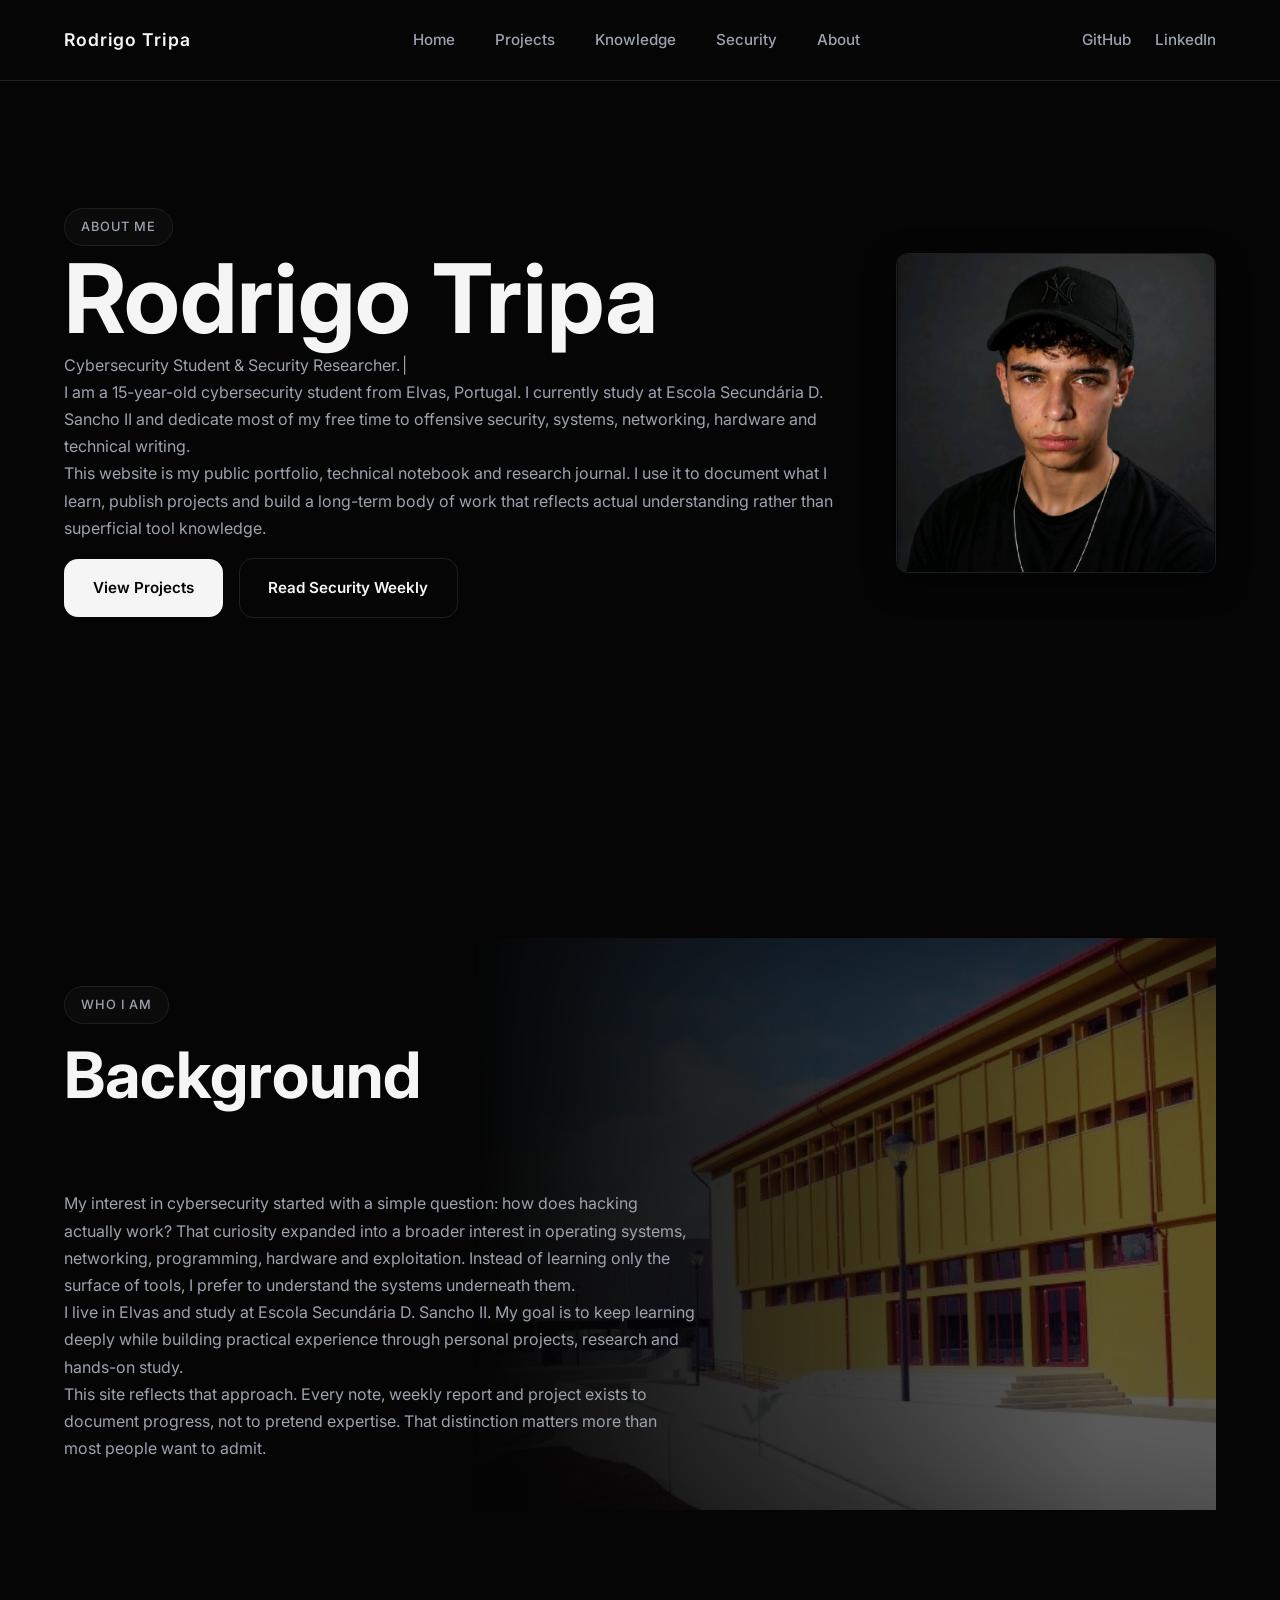
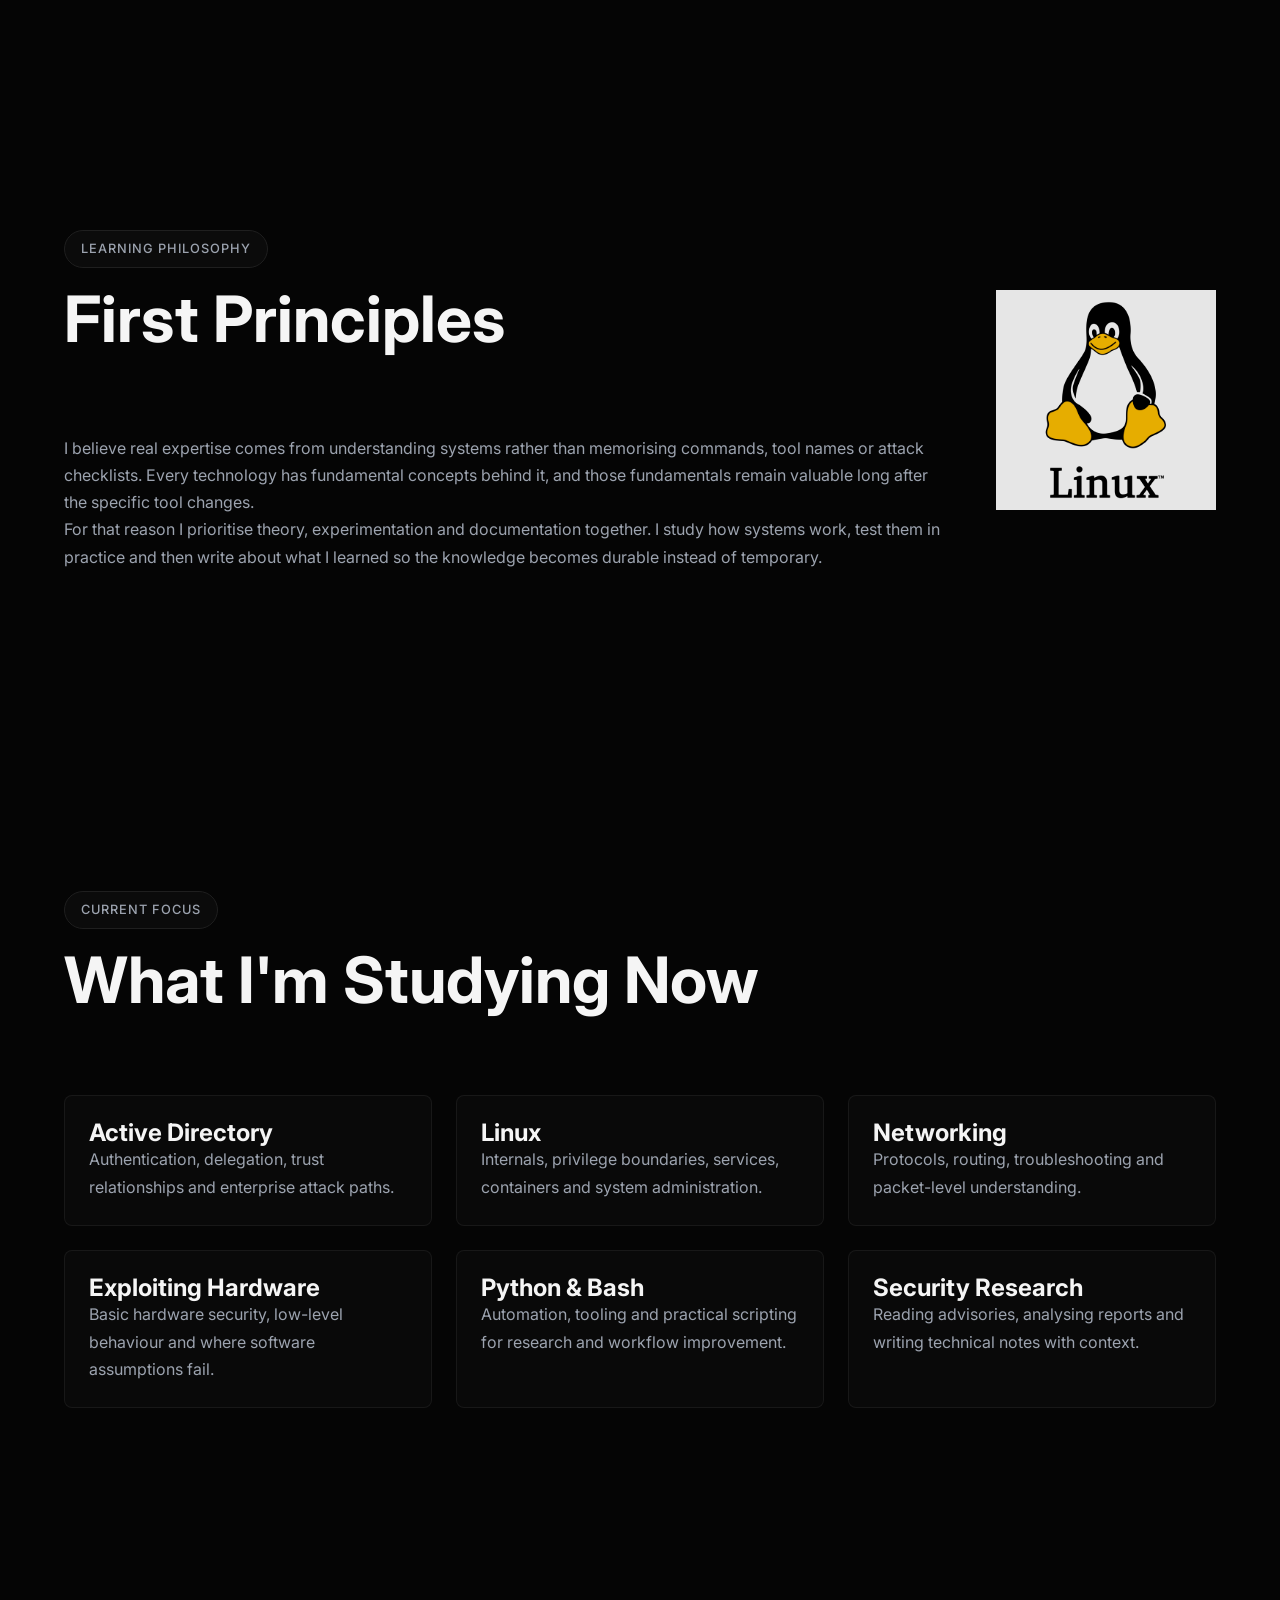
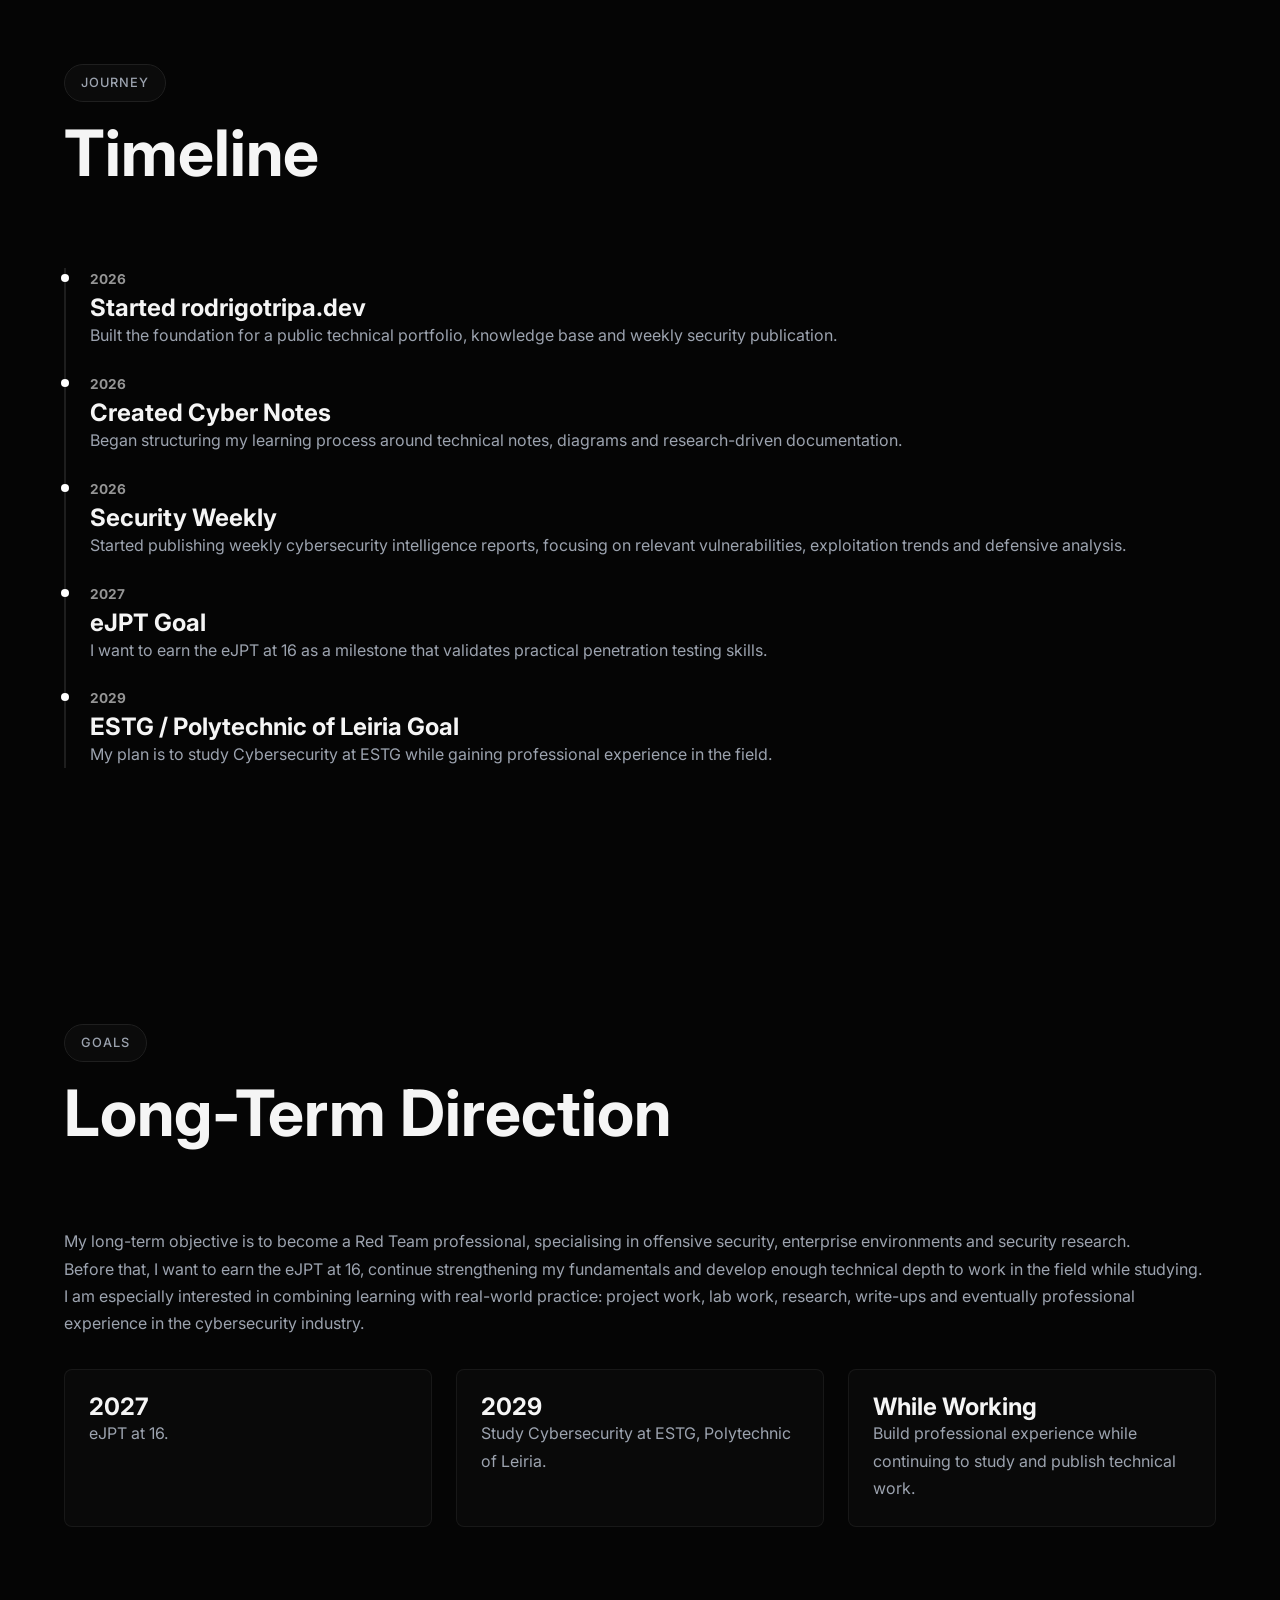
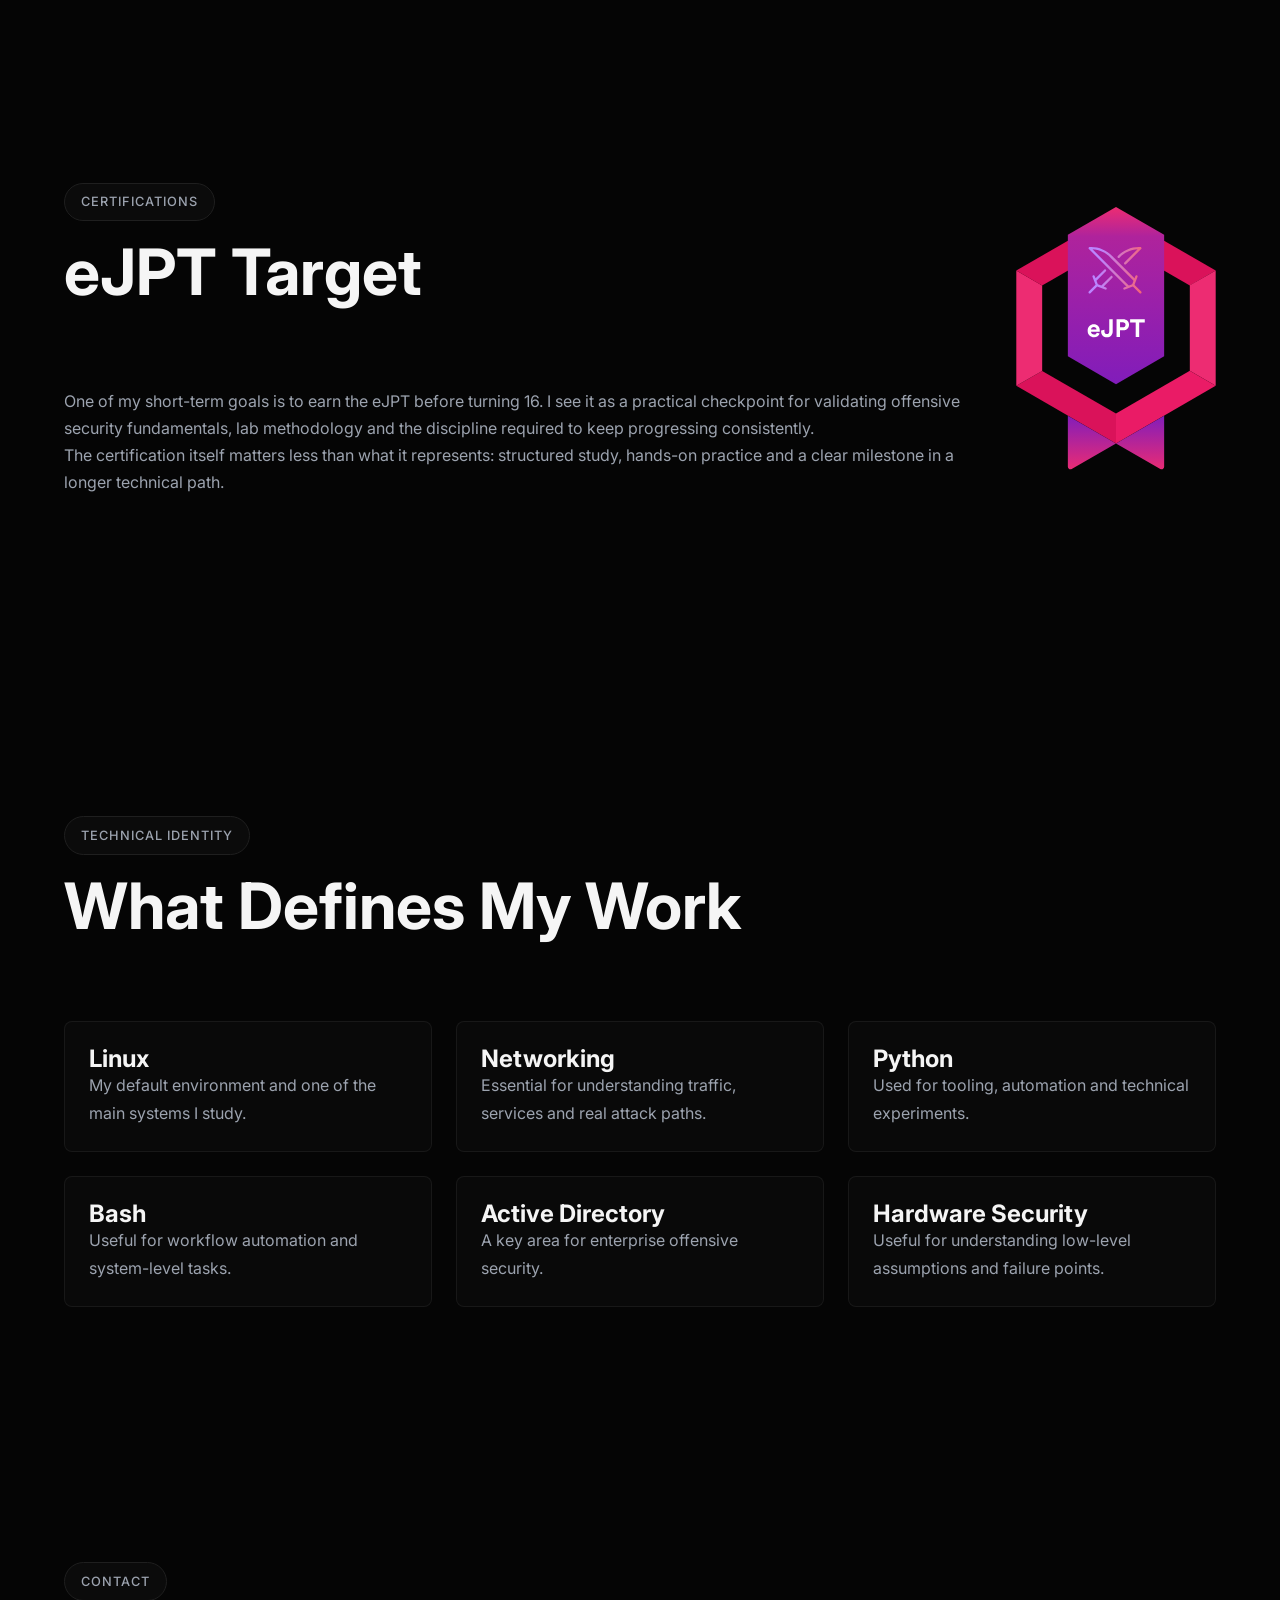
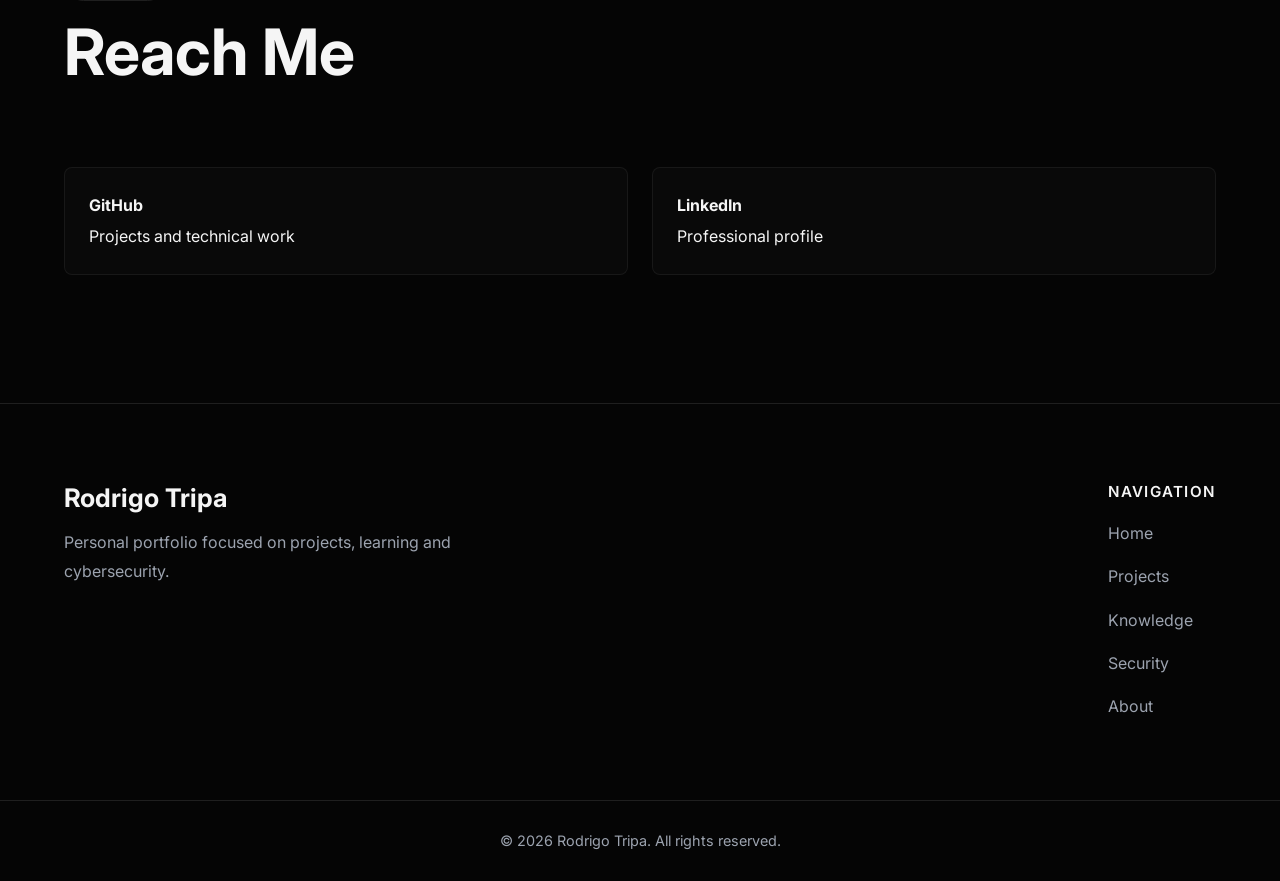
==== about.html @ a7ee9c1c "feat: Add initial structure for Security Weekly reports and related scripts - Created `research.html" ====
<!DOCTYPE html>
<html lang="en">

<head>
    <meta charset="UTF-8">
    <meta name="viewport" content="width=device-width, initial-scale=1.0">

    <title>About | Rodrigo Tripa</title>
    <meta name="title" content="About | Rodrigo Tripa">
    <meta name="description" content="About Rodrigo Tripa, a 15-year-old cybersecurity student from Elvas, Portugal, focused on offensive security, research and continuous learning.">
    <meta name="author" content="Rodrigo Tripa">
    <meta name="robots" content="index, follow">
    <link rel="canonical" href="https://rodrigotripa.dev/about.html">

    <meta property="og:type" content="website">
    <meta property="og:site_name" content="Rodrigo Tripa">
    <meta property="og:title" content="About | Rodrigo Tripa">
    <meta property="og:description" content="Cybersecurity student, technical writer and aspiring Red Teamer.">
    <meta property="og:image" content="https://rodrigotripa.dev/assets/images/og-cover.png">
    <meta property="og:url" content="https://rodrigotripa.dev/about.html">

    <meta name="twitter:card" content="summary_large_image">
    <meta name="twitter:title" content="About | Rodrigo Tripa">
    <meta name="twitter:description" content="Cybersecurity student, technical writer and aspiring Red Teamer.">
    <meta name="twitter:image" content="https://rodrigotripa.dev/assets/images/og-cover.png">

    <meta name="theme-color" content="#050505">
    <meta name="color-scheme" content="dark">

    <link rel="icon" type="image/png" href="assets/icons/favicon.png">

    <link rel="preconnect" href="https://fonts.googleapis.com">
    <link rel="preconnect" href="https://fonts.gstatic.com" crossorigin>
    <link href="https://fonts.googleapis.com/css2?family=Inter:wght@100..900&display=swap" rel="stylesheet">

    <link rel="stylesheet" href="assets/css/style.css">
    <link rel="stylesheet" href="assets/css/about.css">
    
</head>

<body class="about-page">

    <!-- ========================= -->
    <!-- Header                    -->
    <!-- ========================= -->

    <header class="header">
        <div class="container">
            <a href="/" class="logo">Rodrigo Tripa</a>

            <nav class="navbar">
                <ul class="nav-links">
                    <li><a href="/">Home</a></li>
                    <li><a href="/projects.html">Projects</a></li>
                    <li><a href="/knowledge.html">Knowledge</a></li>
                    <li><a href="/security.html">Security</a></li>
                    <li><a href="/about.html" class="active">About</a></li>
                </ul>
            </nav>

            <div class="social-links">
                <a href="https://github.com/Rodrigo-Tripa" target="_blank" rel="noopener noreferrer">GitHub</a>
                <a href="https://www.linkedin.com/in/rodrigo-tripa" target="_blank" rel="noopener noreferrer">LinkedIn</a>
            </div>
        </div>
    </header>

    <main>

        <!-- ========================= -->
        <!-- Hero                      -->
        <!-- ========================= -->

        <section class="about-hero">
            <div class="container">
                <div class="about-hero-grid">

                    <div class="about-hero-content">
                        <span class="section-tag">About Me</span>

                        <h1>Rodrigo Tripa</h1>

                        <p class="about-lead">
                            Cybersecurity Student &amp; Security Researcher.
                        </p>

                        <p>
                            I am a 15-year-old cybersecurity student from Elvas,
                            Portugal. I currently study at Escola Secundária D.
                            Sancho II and dedicate most of my free time to
                            offensive security, systems, networking, hardware
                            and technical writing.
                        </p>

                        <p>
                            This website is my public portfolio, technical
                            notebook and research journal. I use it to document
                            what I learn, publish projects and build a long-term
                            body of work that reflects actual understanding
                            rather than superficial tool knowledge.
                        </p>

                        <div class="hero-buttons">
                            <a href="/projects.html" class="btn btn-primary">View Projects</a>
                            <a href="/security.html" class="btn btn-secondary">Read Security Weekly</a>
                        </div>
                    </div>

                    <div class="about-hero-media">
                        <figure class="about-photo-card about-photo-card--portrait">
                            <img
                                src="assets/images/profile.jpg"
                                alt="Portrait of Rodrigo Tripa"
                                class="about-photo"
                                data-colorize>
                        </figure>
                    </div>

                </div>
            </div>
        </section>

        <!-- ========================= -->
        <!-- Who I Am                  -->
        <!-- ========================= -->

        <section class="about-section">
            <div class="container">
                <div class="about-split">
                    <div class="about-split-content">
                        <div class="section-header">
                            <span class="section-tag">Who I Am</span>
                            <h2>Background</h2>
                        </div>

                        <div class="about-copy">
                            <p>
                                My interest in cybersecurity started with a simple
                                question: how does hacking actually work? That curiosity
                                expanded into a broader interest in operating systems,
                                networking, programming, hardware and exploitation.
                                Instead of learning only the surface of tools, I prefer
                                to understand the systems underneath them.
                            </p>

                            <p>
                                I live in Elvas and study at Escola Secundária D. Sancho
                                II. My goal is to keep learning deeply while building
                                practical experience through personal projects, research
                                and hands-on study.
                            </p>

                            <p>
                                This site reflects that approach. Every note, weekly
                                report and project exists to document progress, not to
                                pretend expertise. That distinction matters more than
                                most people want to admit.
                            </p>
                        </div>
                    </div>

                    <div class="about-split-media">
                        <figure class="about-side-figure">
                            <img
                                src="assets/images/Escola-Secundária.jpg"
                                alt="Escola Secundária D. Sancho II"
                                class="about-photo about-photo--landscape"
                                data-colorize>
                        </figure>
                    </div>
                </div>
            </div>
        </section>

        <!-- ========================= -->
        <!-- Learning Philosophy       -->
        <!-- ========================= -->

        <section class="about-section">
            <div class="container">
                <div class="about-split">
                    <div class="about-split-content">
                        <div class="section-header">
                            <span class="section-tag">Learning Philosophy</span>
                            <h2>First Principles</h2>
                        </div>

                        <div class="about-copy">
                            <p>
                                I believe real expertise comes from understanding
                                systems rather than memorising commands, tool names or
                                attack checklists. Every technology has fundamental
                                concepts behind it, and those fundamentals remain
                                valuable long after the specific tool changes.
                            </p>

                            <p>
                                For that reason I prioritise theory, experimentation and
                                documentation together. I study how systems work, test
                                them in practice and then write about what I learned so
                                the knowledge becomes durable instead of temporary.
                            </p>
                        </div>
                    </div>

                    <div class="about-split-media">
                        <figure class="about-side-figure">
                            <img
                                src="assets/images/Linux-logo-pinguin.png"
                                alt="Linux mascot"
                                class="about-photo about-photo--landscape"
                                data-colorize>
                        </figure>
                    </div>
                </div>
            </div>
        </section>

        <!-- ========================= -->
        <!-- Current Focus             -->
        <!-- ========================= -->

        <section class="about-section">
            <div class="container">
                <div class="section-header">
                    <span class="section-tag">Current Focus</span>
                    <h2>What I'm Studying Now</h2>
                </div>

                <div class="about-focus-grid">
                    <article class="about-focus-card" data-colorize>
                        <h3>Active Directory</h3>
                        <p>Authentication, delegation, trust relationships and enterprise attack paths.</p>
                    </article>

                    <article class="about-focus-card" data-colorize>
                        <h3>Linux</h3>
                        <p>Internals, privilege boundaries, services, containers and system administration.</p>
                    </article>

                    <article class="about-focus-card" data-colorize>
                        <h3>Networking</h3>
                        <p>Protocols, routing, troubleshooting and packet-level understanding.</p>
                    </article>

                    <article class="about-focus-card" data-colorize>
                        <h3>Exploiting Hardware</h3>
                        <p>Basic hardware security, low-level behaviour and where software assumptions fail.</p>
                    </article>

                    <article class="about-focus-card" data-colorize>
                        <h3>Python &amp; Bash</h3>
                        <p>Automation, tooling and practical scripting for research and workflow improvement.</p>
                    </article>

                    <article class="about-focus-card" data-colorize>
                        <h3>Security Research</h3>
                        <p>Reading advisories, analysing reports and writing technical notes with context.</p>
                    </article>
                </div>
            </div>
        </section>

        <!-- ========================= -->
        <!-- Journey                   -->
        <!-- ========================= -->

        <section class="about-section">
            <div class="container">
                <div class="section-header">
                    <span class="section-tag">Journey</span>
                    <h2>Timeline</h2>
                </div>

                <div class="about-timeline">
                    <article class="timeline-item">
                        <div class="timeline-year">2026</div>
                        <div class="timeline-content">
                            <h3>Started rodrigotripa.dev</h3>
                            <p>Built the foundation for a public technical portfolio, knowledge base and weekly security publication.</p>
                        </div>
                    </article>

                    <article class="timeline-item">
                        <div class="timeline-year">2026</div>
                        <div class="timeline-content">
                            <h3>Created Cyber Notes</h3>
                            <p>Began structuring my learning process around technical notes, diagrams and research-driven documentation.</p>
                        </div>
                    </article>

                    <article class="timeline-item">
                        <div class="timeline-year">2026</div>
                        <div class="timeline-content">
                            <h3>Security Weekly</h3>
                            <p>Started publishing weekly cybersecurity intelligence reports, focusing on relevant vulnerabilities, exploitation trends and defensive analysis.</p>
                        </div>
                    </article>

                    <article class="timeline-item">
                        <div class="timeline-year">2027</div>
                        <div class="timeline-content">
                            <h3>eJPT Goal</h3>
                            <p>I want to earn the eJPT at 16 as a milestone that validates practical penetration testing skills.</p>
                        </div>
                    </article>

                    <article class="timeline-item">
                        <div class="timeline-year">2029</div>
                        <div class="timeline-content">
                            <h3>ESTG / Polytechnic of Leiria Goal</h3>
                            <p>My plan is to study Cybersecurity at ESTG while gaining professional experience in the field.</p>
                        </div>
                    </article>
                </div>
            </div>
        </section>

        <!-- ========================= -->
        <!-- Goals                     -->
        <!-- ========================= -->

        <section class="about-section">
            <div class="container">
                <div class="section-header">
                    <span class="section-tag">Goals</span>
                    <h2>Long-Term Direction</h2>
                </div>

                <div class="about-copy">
                    <p>
                        My long-term objective is to become a Red Team
                        professional, specialising in offensive security,
                        enterprise environments and security research.
                    </p>

                    <p>
                        Before that, I want to earn the eJPT at 16, continue
                        strengthening my fundamentals and develop enough
                        technical depth to work in the field while studying.
                    </p>

                    <p>
                        I am especially interested in combining learning with
                        real-world practice: project work, lab work, research,
                        write-ups and eventually professional experience in the
                        cybersecurity industry.
                    </p>
                </div>

                <div class="about-goals-grid">
                    <article class="about-goal-card" data-colorize>
                        <h3>2027</h3>
                        <p>eJPT at 16.</p>
                    </article>

                    <article class="about-goal-card" data-colorize>
                        <h3>2029</h3>
                        <p>Study Cybersecurity at ESTG, Polytechnic of Leiria.</p>
                    </article>

                    <article class="about-goal-card" data-colorize>
                        <h3>While Working</h3>
                        <p>Build professional experience while continuing to study and publish technical work.</p>
                    </article>
                </div>
            </div>
        </section>

        <!-- ========================= -->
        <!-- Certifications            -->
        <!-- ========================= -->

        <section class="about-section">
            <div class="container">
                <div class="about-split">
                    <div class="about-split-content">
                        <div class="section-header">
                            <span class="section-tag">Certifications</span>
                            <h2>eJPT Target</h2>
                        </div>

                        <div class="about-copy">
                            <p>
                                One of my short-term goals is to earn the eJPT before
                                turning 16. I see it as a practical checkpoint for
                                validating offensive security fundamentals, lab
                                methodology and the discipline required to keep
                                progressing consistently.
                            </p>

                            <p>
                                The certification itself matters less than what it
                                represents: structured study, hands-on practice and
                                a clear milestone in a longer technical path.
                            </p>
                        </div>
                    </div>

                    <div class="about-split-media">
                        <figure class="about-side-figure about-side-figure--centered">
                            <img
                                src="assets/images/ejpt-certification.svg"
                                alt="eJPT certification symbol"
                                class="about-cert-image"
                                data-no-colorize>
                        </figure>
                    </div>
                </div>
            </div>
        </section>

        <!-- ========================= -->
        <!-- Technical Identity        -->
        <!-- ========================= -->

        <section class="about-section">
            <div class="container">
                <div class="section-header">
                    <span class="section-tag">Technical Identity</span>
                    <h2>What Defines My Work</h2>
                </div>

                <div class="about-tech-grid">
                    <article class="about-tech-card" data-colorize>
                        <h3>Linux</h3>
                        <p>My default environment and one of the main systems I study.</p>
                    </article>

                    <article class="about-tech-card" data-colorize>
                        <h3>Networking</h3>
                        <p>Essential for understanding traffic, services and real attack paths.</p>
                    </article>

                    <article class="about-tech-card" data-colorize>
                        <h3>Python</h3>
                        <p>Used for tooling, automation and technical experiments.</p>
                    </article>

                    <article class="about-tech-card" data-colorize>
                        <h3>Bash</h3>
                        <p>Useful for workflow automation and system-level tasks.</p>
                    </article>

                    <article class="about-tech-card" data-colorize>
                        <h3>Active Directory</h3>
                        <p>A key area for enterprise offensive security.</p>
                    </article>

                    <article class="about-tech-card" data-colorize>
                        <h3>Hardware Security</h3>
                        <p>Useful for understanding low-level assumptions and failure points.</p>
                    </article>
                </div>
            </div>
        </section>

        <!-- ========================= -->
        <!-- Contact                   -->
        <!-- ========================= -->

        <section class="about-section">
            <div class="container">
                <div class="section-header">
                    <span class="section-tag">Contact</span>
                    <h2>Reach Me</h2>
                </div>

                <div class="about-contact-grid">
                    <a href="https://github.com/Rodrigo-Tripa" target="_blank" rel="noopener noreferrer" class="about-contact-card">
                        <strong>GitHub</strong>
                        <span>Projects and technical work</span>
                    </a>

                    <a href="https://www.linkedin.com/in/rodrigo-tripa" target="_blank" rel="noopener noreferrer" class="about-contact-card">
                        <strong>LinkedIn</strong>
                        <span>Professional profile</span>
                    </a>
                </div>
            </div>
        </section>

    </main>

    <!-- ========================= -->
    <!-- Footer                    -->
    <!-- ========================= -->

    <footer class="footer">
        <div class="container footer-container">
            <div class="footer-brand">
                <h2>Rodrigo Tripa</h2>
                <p>Personal portfolio focused on projects, learning and cybersecurity.</p>
            </div>

            <div class="footer-links">
                <div class="footer-column">
                    <h3>Navigation</h3>
                    <ul>
                        <li><a href="/">Home</a></li>
                        <li><a href="/projects.html">Projects</a></li>
                        <li><a href="/knowledge.html">Knowledge</a></li>
                        <li><a href="/security.html">Security</a></li>
                        <li><a href="/about.html">About</a></li>
                    </ul>
                </div>
            </div>
        </div>

        <div class="footer-bottom">
            <div class="container">
                <p>© 2026 Rodrigo Tripa. All rights reserved.</p>
            </div>
        </div>
    </footer>
    <script src="assets/js/about.js"></script>

</body>
</html>
---- assets/css/style.css ----
/* ==========================================================
   Rodrigo Tripa
   Personal Portfolio
   Base Styles
========================================================== */

/* ==========================================================
   Reset
========================================================== */

*,
*::before,
*::after {
    margin: 0;
    padding: 0;
    box-sizing: border-box;
}

/* ==========================================================
   Variables
========================================================== */

:root {

    /* Colors */

    --background: #050505;
    --surface: #0b0b0b;
    --surface-light: #111111;

    --border: #1f1f1f;

    --text: #f5f5f5;
    --text-secondary: #9ca3af;

    --accent: #ffffff;

    /* Typography */

    --font-family: "Inter", sans-serif;

    --fs-xs: 0.875rem;
    --fs-sm: 1rem;
    --fs-md: 1.125rem;
    --fs-lg: 1.5rem;
    --fs-xl: 2.5rem;
    --fs-2xl: 4rem;

    --fw-regular: 400;
    --fw-medium: 500;
    --fw-semibold: 600;
    --fw-bold: 700;

    --line-height: 1.7;

    /* Layout */

    --container-width: 1200px;

    --section-padding: 8rem;

    --radius: 18px;

    --transition: 250ms ease;

}

/* ==========================================================
   HTML
========================================================== */

html {

    scroll-behavior: smooth;

}

/* ==========================================================
   Body
========================================================== */

body {

    position: relative;
    
    isolation: isolate;

    background: var(--background);

    color: var(--text);

    font-family: var(--font-family);

    font-size: var(--fs-sm);

    font-weight: var(--fw-regular);

    line-height: var(--line-height);

    -webkit-font-smoothing: antialiased;

    text-rendering: optimizeLegibility;

    overflow-x: hidden;

}

/* ==========================================================
   Mouse Glow
========================================================== */

body::before {
    content: "";
    position: fixed;
    top: 0;
    left: 0;

    width: 300px;
    height: 300px;

    pointer-events: none;
    border-radius: 50%;

    background: radial-gradient(
        circle,
        rgba(255, 255, 255, 0.05) 0%,
        rgba(255, 255, 255, 0) 70%
    );

    transform: translate3d(
        calc(var(--mouse-x, -9999px) - 150px),
        calc(var(--mouse-y, -9999px) - 150px),
        0
    );

    transition: transform 0.05s ease-out;

    z-index: -1;
    will-change: transform;
}


/* ==========================================================
   Container
========================================================== */

.container {

    width: min(90%, var(--container-width));

    margin-inline: auto;

}

/* ==========================================================
   Headings
========================================================== */

h1,
h2,
h3,
h4,
h5,
h6 {

    color: var(--text);

    font-weight: var(--fw-bold);

    line-height: 1.1;

}

h1 {

    font-size: clamp(3rem, 8vw, 6rem);

}

h2 {

    font-size: clamp(2rem, 5vw, 3.5rem);

}

h3 {

    font-size: 1.5rem;

}

/* ==========================================================
   Paragraphs
========================================================== */

p {

    color: var(--text-secondary);

}

/* ==========================================================
   Links
========================================================== */

a {

    color: inherit;

    text-decoration: none;

    transition: color var(--transition);

}

a:hover {

    color: var(--accent);

}

/* ==========================================================
   Lists
========================================================== */

ul {

    list-style: none;

}

/* ==========================================================
   Images
========================================================== */

img {

    display: block;

    max-width: 100%;

    height: auto;

}

/* ==========================================================
   Buttons
========================================================== */

button {

    font: inherit;

    border: none;

    background: none;

    cursor: pointer;

}

/* ==========================================================
   Sections
========================================================== */

section {

    padding-block: var(--section-padding);

}

/* ==========================================================
   Text Selection
========================================================== */

::selection {

    background: #ffffff;

    color: #050505;

}

/* ==========================================================
   Scrollbar
========================================================== */

::-webkit-scrollbar {

    width: 10px;

}

::-webkit-scrollbar-track {

    background: var(--background);

}

::-webkit-scrollbar-thumb {

    background: #2b2b2b;

    border-radius: 999px;

}

::-webkit-scrollbar-thumb:hover {

    background: #444444;

}

/* ==========================================================
   Accessibility
========================================================== */

/* Visible keyboard focus */

a:focus-visible,
button:focus-visible,
input:focus-visible,
textarea:focus-visible,
select:focus-visible,
[role="button"]:focus-visible {

    outline: 2px solid var(--accent);

    outline-offset: 4px;

    border-radius: 6px;

}

/* Smooth focus transitions */

a,
button,
input,
textarea,
select {

    transition:
        color var(--transition),
        background-color var(--transition),
        border-color var(--transition),
        outline-offset .2s ease;

}

/* Respect users who prefer reduced motion */

@media (prefers-reduced-motion: reduce) {

    html {

        scroll-behavior: auto;

    }

    *,
    *::before,
    *::after {

        animation-duration: 0.01ms !important;

        animation-iteration-count: 1 !important;

        transition-duration: 0.01ms !important;

        scroll-behavior: auto !important;

    }

}
/* ==========================================================
   Header
========================================================== */

.header {

    position: fixed;

    top: 0;

    left: 0;

    width: 100%;

    z-index: 1000;

    background: rgba(5, 5, 5, 0.80);

    backdrop-filter: blur(20px);

    -webkit-backdrop-filter: blur(20px);

    border-bottom: 1px solid var(--border);

}

/* ==========================================================
   Header Container
========================================================== */

.header .container {

    display: flex;

    align-items: center;

    justify-content: space-between;

    height: 80px;

}

/* ==========================================================
   Logo
========================================================== */

.logo {

    font-size: 1.1rem;

    font-weight: var(--fw-semibold);

    color: var(--text);

    letter-spacing: 0.05em;

    transition: opacity var(--transition);

}

.logo:hover {

    opacity: .75;

}

/* ==========================================================
   Navigation
========================================================== */

.navbar {

    display: flex;

    align-items: center;

}

.nav-links {

    display: flex;

    align-items: center;

    gap: 2.5rem;

}

.nav-links a {

    position: relative;

    color: var(--text-secondary);

    font-size: 0.95rem;

    font-weight: var(--fw-medium);

    transition: color var(--transition);

}

.nav-links a:hover {

    color: var(--text);

}

.nav-links a::after {

    content: "";

    position: absolute;

    left: 0;

    bottom: -8px;

    width: 100%;

    height: 1px;

    background: var(--accent);

    transform: scaleX(0);

    transform-origin: center;

    transition: transform var(--transition);

}

.nav-links a:hover::after {

    transform: scaleX(1);

}

/* ==========================================================
   Social Links
========================================================== */

.social-links {

    display: flex;

    align-items: center;

    gap: 1.5rem;

}

.social-links a {

    color: var(--text-secondary);

    font-size: 0.95rem;

    font-weight: var(--fw-medium);

    transition: color var(--transition);

}

.social-links a:hover {

    color: var(--text);

}

/* ==========================================================
   Mobile Navigation Button
========================================================== */

.menu-toggle {

    display: none;

    align-items: center;

    justify-content: center;

    width: 46px;

    height: 46px;

    border: 1px solid var(--border);

    border-radius: 12px;

    background: var(--surface);

    color: var(--text);

    transition: var(--transition);

}

.menu-toggle:hover {

    background: var(--surface-light);

}

/* ==========================================================
   Header Spacer
========================================================== */

body {

    padding-top: 80px;

}
/* ==========================================================
   Hero
========================================================== */

.hero {

    min-height: calc(100vh - 80px);

    display: flex;

    align-items: center;

    position: relative;

}

/* ==========================================================
   Hero Container
========================================================== */

.hero-container {

    display: grid;

    grid-template-columns: 1fr 480px;

    align-items: center;

    gap: 6rem;

}

/* ==========================================================
   Hero Content
========================================================== */

.hero-content {

    display: flex;

    flex-direction: column;

    gap: 2rem;

    max-width: 650px;

}

/* ==========================================================
   Hero Tag
========================================================== */

.hero-tag {

    display: inline-flex;

    align-items: center;

    width: fit-content;

    padding: .5rem 1rem;

    border: 1px solid var(--border);

    border-radius: 999px;

    background: var(--surface);

    color: var(--text-secondary);

    font-size: .85rem;

    font-weight: var(--fw-medium);

    letter-spacing: .08em;

    text-transform: uppercase;

}

/* ==========================================================
   Hero Title
========================================================== */

.hero h1 {

    font-size: clamp(4rem, 10vw, 7rem);

    line-height: .9;

    font-weight: 800;

    letter-spacing: -.05em;

    color: var(--text);

}

/* ==========================================================
   Hero Description
========================================================== */

.hero-description {

    max-width: 600px;

    font-size: 1.2rem;

    line-height: 1.8;

    color: var(--text-secondary);

}

/* ==========================================================
   Hero Buttons
========================================================== */

.hero-buttons {

    display: flex;

    align-items: center;

    gap: 1rem;

    margin-top: 1rem;

}

/* ==========================================================
   Buttons
========================================================== */

.btn {

    display: inline-flex;

    align-items: center;

    justify-content: center;

    padding: 1rem 1.8rem;

    border-radius: 14px;

    font-size: .95rem;

    font-weight: var(--fw-semibold);

    transition: all var(--transition);

}

.btn-primary {

    background: var(--text);

    color: var(--background);

}

.btn-primary:hover {

    transform: translateY(-3px);

    background: #ffffff;

}

.btn-secondary {

    background: transparent;

    color: var(--text);

    border: 1px solid var(--border);

}

.btn-secondary:hover {

    background: var(--surface);

    border-color: #333333;

    transform: translateY(-3px);

}

/* ==========================================================
   Hero Image
========================================================== */

.hero-image {

    display: flex;

    justify-content: center;

    align-items: center;

    position: relative;

}

/* Background Glow */

.hero-image::before {

    content: "";

    position: absolute;

    width: 550px;

    height: 550px;

    background:
        radial-gradient(
            circle,
            rgba(255,255,255,.04) 0%,
            transparent 70%
        );

    filter: blur(60px);

    z-index: -1;

}

/* Profile */

.hero-image img {

    width: 100%;

    max-width: 430px;

    aspect-ratio: 4 / 5;

    object-fit: cover;

    border-radius: 0px;

    border: 1px solid var(--border);

    filter:
        grayscale(100%)
        contrast(115%)
        brightness(.82);

    transition:
        transform .5s ease,
        filter .5s ease,
        border-color .5s ease;

}

/* Hover */

.hero-image img:hover {

    transform: translateY(-8px);

    filter:
        grayscale(25%)
        contrast(110%)
        brightness(.92);

    border-color: #444444;

}

/* ==========================================================
   Hero Scroll Indicator
========================================================== */

.hero::after {

    content: "";

    position: absolute;

    left: 50%;

    bottom: 2rem;

    width: 1px;

    height: 60px;

    background:
        linear-gradient(
            transparent,
            var(--border),
            transparent
        );

    transform: translateX(-50%);

    opacity: .7;

}
/* ==========================================================
   Cards
========================================================== */

.card {

    position: relative;

}

/* ==========================================================
   Section Header
========================================================== */

.section-header {

    display: flex;

    flex-direction: column;

    gap: 1rem;

    margin-bottom: 5rem;

    max-width: 700px;

}

.section-tag {

    display: inline-flex;

    align-items: center;

    width: fit-content;

    padding: .45rem 1rem;

    border: 1px solid var(--border);

    border-radius: 999px;

    background: var(--surface);

    color: var(--text-secondary);

    font-size: .8rem;

    font-weight: var(--fw-medium);

    text-transform: uppercase;

    letter-spacing: .08em;

}

.section-header h2 {

    font-size: clamp(2.5rem, 5vw, 4rem);

}

.section-header p {

    max-width: 650px;

    font-size: 1.1rem;

}

/* ==========================================================
   card Grid
========================================================== */

.card-grid {

    display: grid;

    grid-template-columns: repeat(2, 1fr);

    gap: 2rem;

}

/* ==========================================================
   Project Card
========================================================== */

.project-card {

    display: flex;

    flex-direction: column;

    justify-content: space-between;

    min-height: 320px;

    padding: 2.25rem;

    background: var(--surface);

    border: 1px solid var(--border);

    border-radius: 10px;

    transition:
        transform .35s ease,
        border-color .35s ease,
        background .35s ease,
        box-shadow .35s ease;

}

.project-card:hover {

    transform: translateY(-8px);

    border-color: #353535;

    background: #101010;

    box-shadow:
        0 15px 45px rgba(0,0,0,.35);

}

/* ==========================================================
   Project Content
========================================================== */

.project-content {

    display: flex;

    flex-direction: column;

    gap: 1.25rem;

}

.project-content h3 {

    font-size: 1.6rem;

    font-weight: var(--fw-bold);

    color: var(--text);

}

.project-content p {

    color: var(--text-secondary);

    line-height: 1.8;

}

/* ==========================================================
   Technologies
========================================================== */

.project-stack {

    display: flex;

    flex-wrap: wrap;

    gap: .75rem;

    margin-top: .5rem;

}

.project-stack li {

    padding: .45rem .85rem;

    border: 1px solid var(--border);

    border-radius: 999px;

    background: #090909;

    color: var(--text-secondary);

    font-size: .82rem;

    font-weight: var(--fw-medium);

}

/* ==========================================================
   Project Link
========================================================== */

.project-link {

    display: inline-flex;

    align-items: center;

    gap: .6rem;

    margin-top: 2rem;

    width: fit-content;

    color: var(--text);

    font-weight: var(--fw-semibold);

    transition: gap .25s ease;

}

.project-link::after {

    content: "→";

    transition: transform .25s ease;

}

.project-link:hover {

    gap: 1rem;

}

.project-link:hover::after {

    transform: translateX(6px);

}
/* ==========================================================
   About
========================================================== */

.about {

    position: relative;

}

.about-content {

    max-width: 850px;

    display: flex;

    flex-direction: column;

    gap: 2rem;

}

.about-content p {

    font-size: 1.1rem;

    line-height: 1.9;

    color: var(--text-secondary);

}

.about-content strong {

    color: var(--text);

    font-weight: var(--fw-semibold);

}

/* ==========================================================
   Contact
========================================================== */

.contact {

    position: relative;

}

/* ==========================================================
   Contact Grid
========================================================== */

.contact-grid {

    display: grid;

    grid-template-columns: repeat(3, 1fr);

    gap: 1.5rem;

    margin-top: 4rem;

}

/* ==========================================================
   Contact Card
========================================================== */

.contact-card {

    display: flex;

    flex-direction: column;

    justify-content: center;

    gap: .8rem;

    min-height: 180px;

    padding: 2rem;

    background: var(--surface);

    border: 1px solid var(--border);

    border-radius: 10px;

    transition:
        transform .35s ease,
        background .35s ease,
        border-color .35s ease,
        box-shadow .35s ease;

}

.contact-card:hover {

    transform: translateY(-8px);

    background: #101010;

    border-color: #343434;

    box-shadow:
        0 18px 45px rgba(0,0,0,.35);

}

/* ==========================================================
   Contact Title
========================================================== */

.contact-title {

    color: var(--text);

    font-size: 1.15rem;

    font-weight: var(--fw-semibold);

    letter-spacing: .02em;

}

/* ==========================================================
   Contact Value
========================================================== */

.contact-value {

    color: var(--text-secondary);

    font-size: .95rem;

    line-height: 1.7;

    word-break: break-word;

    transition: color var(--transition);

}

.contact-card:hover .contact-value {

    color: var(--text);

}

/* ==========================================================
   Contact Icon (Future)
========================================================== */

.contact-icon {

    width: 42px;

    height: 42px;

    display: flex;

    align-items: center;

    justify-content: center;

    margin-bottom: .5rem;

    color: var(--text);

}

/* ==========================================================
   Contact Divider
========================================================== */

.contact::before {

    content: "";

    position: absolute;

    top: 0;

    left: 50%;

    transform: translateX(-50%);

    width: 80px;

    height: 1px;

    background: var(--border);

}
/* ==========================================================
   Footer
========================================================== */

.footer {

    border-top: 1px solid var(--border);

    background: var(--background);

}

/* ==========================================================
   Footer Container
========================================================== */

.footer-container {

    display: flex;

    justify-content: space-between;

    gap: 6rem;

    padding-block: 5rem;

}

/* ==========================================================
   Footer Brand
========================================================== */

.footer-brand {

    max-width: 420px;

}

.footer-brand h2 {

    font-size: 1.6rem;

    margin-bottom: 1rem;

}

.footer-brand p {

    color: var(--text-secondary);

    line-height: 1.8;

}

/* ==========================================================
   Footer Links
========================================================== */

.footer-links {

    display: flex;

    gap: 5rem;

}

.footer-column {

    display: flex;

    flex-direction: column;

    gap: 1.2rem;

}

.footer-column h3 {

    font-size: .95rem;

    font-weight: var(--fw-semibold);

    color: var(--text);

    text-transform: uppercase;

    letter-spacing: .08em;

}

.footer-column ul {

    display: flex;

    flex-direction: column;

    gap: 1rem;

}

.footer-column a {

    color: var(--text-secondary);

    transition:
        color var(--transition),
        transform var(--transition);

}

.footer-column a:hover {

    color: var(--text);

    transform: translateX(6px);

}

/* ==========================================================
   Footer Bottom
========================================================== */

.footer-bottom {

    border-top: 1px solid var(--border);

}

.footer-bottom .container {

    display: flex;

    align-items: center;

    justify-content: center;

    min-height: 80px;

}

.footer-bottom p {

    color: var(--text-secondary);

    font-size: .9rem;

}

/* ==========================================================
   Back To Top
========================================================== */

.back-to-top {

    position: fixed;

    right: 2rem;

    bottom: 2rem;

    width: 52px;

    height: 52px;

    display: flex;

    align-items: center;

    justify-content: center;

    border: 1px solid var(--border);

    border-radius: 50%;

    background: rgba(12, 12, 12, .92);

    backdrop-filter: blur(12px);

    -webkit-backdrop-filter: blur(12px);

    color: var(--text);

    font-size: 1.1rem;

    cursor: pointer;

    opacity: 0;

    visibility: hidden;

    transform: translateY(20px);

    transition:
        opacity .3s ease,
        visibility .3s ease,
        transform .3s ease,
        background .3s ease,
        border-color .3s ease;

    z-index: 999;

}

.back-to-top.show {

    opacity: 1;

    visibility: visible;

    transform: translateY(0);

}

.back-to-top:hover {

    background: #141414;

    border-color: #3a3a3a;

    transform: translateY(-4px);

}

/* ==========================================================
   Footer Utilities
========================================================== */

.footer a:focus-visible,
.back-to-top:focus-visible {

    outline: 2px solid var(--accent);

    outline-offset: 4px;

}
/* ==========================================================
   Responsive Design
========================================================== */

/* ==========================================================
   Large Screens
========================================================== */

@media (max-width: 1200px) {

    .container {

        width: min(92%, var(--container-width));

    }

    .hero-container {

        gap: 4rem;

        grid-template-columns: 1fr 420px;

    }

    .card-grid {

        gap: 1.5rem;

    }

}

/* ==========================================================
   Tablets
========================================================== */

@media (max-width: 992px) {

    .header .container {

        height: 72px;

    }

    body {

        padding-top: 72px;

    }

    .navbar {

        display: none;

    }

    .social-links {

        display: none;

    }

    .menu-toggle {

        display: flex;

    }

    .hero {

        min-height: auto;

        padding-block: 6rem;

    }

    .hero-container {

        grid-template-columns: 1fr;

        gap: 4rem;

        text-align: center;

    }

    .hero-content {

        max-width: 100%;

        align-items: center;

    }

    .hero-description {

        max-width: 700px;

    }

    .hero-buttons {

        justify-content: center;

        flex-wrap: wrap;

    }

    .hero-image {

        order: -1;

    }

    .hero-image img {

        max-width: 380px;

    }

    .card-grid {

        grid-template-columns: 1fr;

    }

    .contact-grid {

        grid-template-columns: 1fr;

    }

    .footer-container {

        flex-direction: column;

        gap: 3rem;

    }

    .footer-links {

        gap: 3rem;

    }

}

/* ==========================================================
   Mobile
========================================================== */

@media (max-width: 768px) {

    :root {

        --section-padding: 6rem;

    }

    h1 {

        font-size: clamp(3rem, 12vw, 4.5rem);

    }

    h2 {

        font-size: clamp(2rem, 8vw, 3rem);

    }

    .hero-description {

        font-size: 1rem;

    }

    .hero-image img {

        max-width: 320px;

    }

    .btn {

        width: 100%;

    }

    .hero-buttons {

        width: 100%;

        flex-direction: column;

    }

    .project-card {

        padding: 1.75rem;

    }

    .contact-card {

        min-height: 160px;

        padding: 1.75rem;

    }

    .footer-links {

        flex-direction: column;

        gap: 2.5rem;

    }

    .back-to-top {

        right: 1.25rem;

        bottom: 1.25rem;

    }

}

/* ==========================================================
   Small Phones
========================================================== */

@media (max-width: 576px) {

    .container {

        width: 94%;

    }

    .hero {

        padding-top: 3rem;

    }

    .hero-tag {

        font-size: .75rem;

    }

    .hero-image img {

        max-width: 260px;

    }

    .project-card {

        min-height: auto;

        padding: 1.5rem;

    }

    .project-stack {

        gap: .5rem;

    }

    .project-stack li {

        font-size: .75rem;

        padding: .4rem .75rem;

    }

    .section-header {

        margin-bottom: 3rem;

    }

    .contact-card {

        min-height: 140px;

    }

    .footer-brand h2 {

        font-size: 1.4rem;

    }

    .footer-bottom p {

        font-size: .8rem;

        text-align: center;

    }

}

/* ==========================================================
   Ajustes da Secção Explore (Página Inicial)
========================================================== */

/* Transforma a lista vertical numa grelha elegante de 2 colunas */
.explore-grid {
	display: grid;
	grid-template-columns: repeat(2, 1fr);
	gap: 1.5rem;
}

/* Reduz o padding e ajusta a altura das caixas */
.explore-card {
	padding: 2rem;
	min-height: auto;
	height: 100%;
	display: flex;
	flex-direction: column;
	justify-content: space-between;
}

.explore-card .project-content {
	display: flex;
	flex-direction: column;
	gap: 0.85rem;
	margin-bottom: 1.5rem;
}

.explore-card h3 {
	font-size: 1.35rem;
	margin: 0;
}

.explore-card p {
	font-size: 0.95rem;
	line-height: 1.6;
	color: var(--text-secondary);
	margin: 0;
}

.explore-card .project-link {
	margin-top: auto;
	font-weight: var(--fw-semibold);
}

/* Responsividade para telemóveis */
@media (max-width: 768px) {
	.explore-grid {
		grid-template-columns: 1fr;
	}

	.explore-card {
		padding: 1.5rem;
	}
}
---- assets/css/about.css ----
/* ============================================================
   ABOUT PAGE STYLES (about.css)
   ============================================================ */

/* ------------------------------------------------------------
   1. Estilo Geral das Secções e Layouts Flex
   ------------------------------------------------------------ */
.about-hero-grid,
.about-split {
    display: flex;
    flex-direction: row;
    align-items: center;
    justify-content: space-between;
    gap: 3rem;
    margin-bottom: 4rem;
}

.about-hero-content,
.about-split-content {
    flex: 1;
}

.about-hero-media,
.about-split-media {
    flex-shrink: 0;
    display: flex;
    justify-content: center;
    align-items: center;
}

/* ------------------------------------------------------------
   2. Foto de Perfil & Logo do Linux (Tamanhos Ajustados)
   ------------------------------------------------------------ */

/* Foto de Perfil (Aumentada para destaque) */
.about-photo-card--portrait {
    max-width: 320px;
    width: 100%;
    border-radius: 12px;
    overflow: hidden;
    border: 1px solid rgba(255, 255, 255, 0.1);
    box-shadow: 0 10px 30px rgba(0, 0, 0, 0.5);
}

.about-photo-card--portrait img {
    width: 100%;
    height: auto;
    display: block;
    object-fit: cover;
}

/* Logo do Linux (Aumentado e sem quadrado branco) */
.about-side-figure img[src*="Linux-logo-pinguin.png"] {
    max-width: 220px;
    height: auto;
    display: block;
    margin: 0 auto;
    /* Remove o fundo branco integrando-o ao fundo escuro */
    mix-blend-mode: screen; 
    filter: contrast(1.1) brightness(0.9);
}

/* Imagem da Certificação eJPT */
.about-cert-image {
    max-width: 200px;
    height: auto;
    display: block;
}

/* ------------------------------------------------------------
   3. Efeito Banner / Fade na Foto da Escola
   ------------------------------------------------------------ */

/* Transforma a secção da Escola num container relativo para o banner */
.about-split:has(img[src*="Escola-Secundária.jpg"]) {
    position: relative;
    overflow: hidden;
    padding-top: 3rem;
    padding-bottom: 3rem;
    min-height: 380px;
}

/* Força o texto a ficar por cima da imagem e a ocupar até 55% da largura */
.about-split:has(img[src*="Escola-Secundária.jpg"]) .about-split-content {
    position: relative;
    z-index: 2;
    max-width: 55%;
}

/* O container da foto da escola expande para cobrir a área da direita */
.about-split:has(img[src*="Escola-Secundária.jpg"]) .about-split-media {
    position: absolute;
    right: 0;
    top: 0;
    bottom: 0;
    width: 65%;
    z-index: 1;
    pointer-events: none;
}

.about-split:has(img[src*="Escola-Secundária.jpg"]) .about-side-figure {
    width: 100%;
    height: 100%;
    margin: 0;
}

/* Imagem da Escola com Fade (Máscara de Gradiente) */
.about-side-figure img[src*="Escola-Secundária.jpg"] {
    width: 100%;
    height: 100%;
    max-width: none !important;
    object-fit: cover;
    object-position: center;
    opacity: 0.35; /* Opacidade reduzida para garantir boa leitura do texto */

    /* Efeito Fade: Transparente à esquerda (0%) -> Opaco à direita (100%) */
    -webkit-mask-image: linear-gradient(to right, transparent 0%, rgba(0,0,0,0.4) 30%, black 85%);
    mask-image: linear-gradient(to right, transparent 0%, rgba(0,0,0,0.4) 30%, black 85%);
}

/* ------------------------------------------------------------
   4. Grelhas de Conteúdo (Focus, Goals, Tech, Contacts)
   ------------------------------------------------------------ */
.about-focus-grid,
.about-tech-grid {
    display: grid;
    grid-template-columns: repeat(auto-fit, minmax(280px, 1fr));
    gap: 1.5rem;
    margin-top: 1.5rem;
}

.about-goals-grid {
    display: grid;
    grid-template-columns: repeat(auto-fit, minmax(220px, 1fr));
    gap: 1.5rem;
    margin-top: 2rem;
}

.about-focus-card,
.about-tech-card,
.about-goal-card,
.about-contact-card {
    background: rgba(255, 255, 255, 0.02);
    border: 1px solid rgba(255, 255, 255, 0.06);
    padding: 1.5rem;
    border-radius: 8px;
    transition: transform 0.2s ease, border-color 0.2s ease, background-color 0.2s ease;
}

.about-focus-card:hover,
.about-tech-card:hover,
.about-goal-card:hover,
.about-contact-card:hover {
    background: rgba(255, 255, 255, 0.04);
    border-color: rgba(255, 255, 255, 0.2);
    transform: translateY(-2px);
}

.about-contact-grid {
    display: grid;
    grid-template-columns: repeat(auto-fit, minmax(240px, 1fr));
    gap: 1.5rem;
    margin-top: 1.5rem;
}

.about-contact-card {
    text-decoration: none;
    color: inherit;
    display: flex;
    flex-direction: column;
    gap: 0.25rem;
}

/* ------------------------------------------------------------
   5. Timeline (Journey)
   ------------------------------------------------------------ */
.about-timeline {
    display: flex;
    flex-direction: column;
    gap: 1.5rem;
    margin-top: 1.5rem;
    border-left: 2px solid rgba(255, 255, 255, 0.1);
    padding-left: 1.5rem;
}

.timeline-item {
    position: relative;
}

.timeline-item::before {
    content: "";
    position: absolute;
    left: calc(-1.5rem - 5px);
    top: 6px;
    width: 8px;
    height: 8px;
    border-radius: 50%;
    background: #ffffff;
}

.timeline-year {
    font-size: 0.85rem;
    font-weight: 700;
    opacity: 0.6;
    margin-bottom: 0.25rem;
}

/* ------------------------------------------------------------
   6. Responsividade para Telemóveis / Ecrãs Pequenos
   ------------------------------------------------------------ */
@media (max-width: 768px) {
    .about-hero-grid,
    .about-split {
        flex-direction: column;
        gap: 2rem;
    }

    /* Reseta o efeito de fundo da foto da escola em ecrãs móveis */
    .about-split:has(img[src*="Escola-Secundária.jpg"]) {
        min-height: auto;
    }

    .about-split:has(img[src*="Escola-Secundária.jpg"]) .about-split-content {
        max-width: 100%;
    }

    .about-split:has(img[src*="Escola-Secundária.jpg"]) .about-split-media {
        position: relative;
        width: 100%;
        height: 200px;
    }

    .about-side-figure img[src*="Escola-Secundária.jpg"] {
        opacity: 0.6;
        -webkit-mask-image: none;
        mask-image: none;
        border-radius: 8px;
    }

    .about-photo-card--portrait {
        max-width: 100%;
    }
}

/* ============================================================
   ANIMAÇÕES JS E EFEITOS INTERATIVOS
   ============================================================ */

/* Barra de progresso no topo */
.scroll-progress-bar {
    position: fixed;
    top: 0;
    left: 0;
    height: 3px;
    background: linear-gradient(90deg, #ffffff, #888888);
    width: 0%;
    z-index: 9999;
    transition: width 0.1s ease-out;
}

/* Cursor a piscar para o efeito de digitação */
.typing-cursor::after {
    content: "|";
    display: inline-block;
    margin-left: 2px;
    animation: blink 0.8s infinite;
}

@keyframes blink {
    0%, 100% { opacity: 1; }
    50% { opacity: 0; }
}

/* Animação Reveal on Scroll */
.reveal-on-scroll {
    opacity: 0;
    transform: translateY(25px);
    transition: opacity 0.6s cubic-bezier(0.16, 1, 0.3, 1), 
                transform 0.6s cubic-bezier(0.16, 1, 0.3, 1);
    will-change: opacity, transform;
}

.reveal-on-scroll.is-revealed {
    opacity: 1;
    transform: translateY(0);
}

/* Suporte para o Efeito 3D Tilt nos cards */
.about-focus-card,
.about-tech-card,
.about-goal-card {
    will-change: transform;
    transition: transform 0.15s ease-out, border-color 0.2s ease, background-color 0.2s ease;
    transform-style: preserve-3d;
}
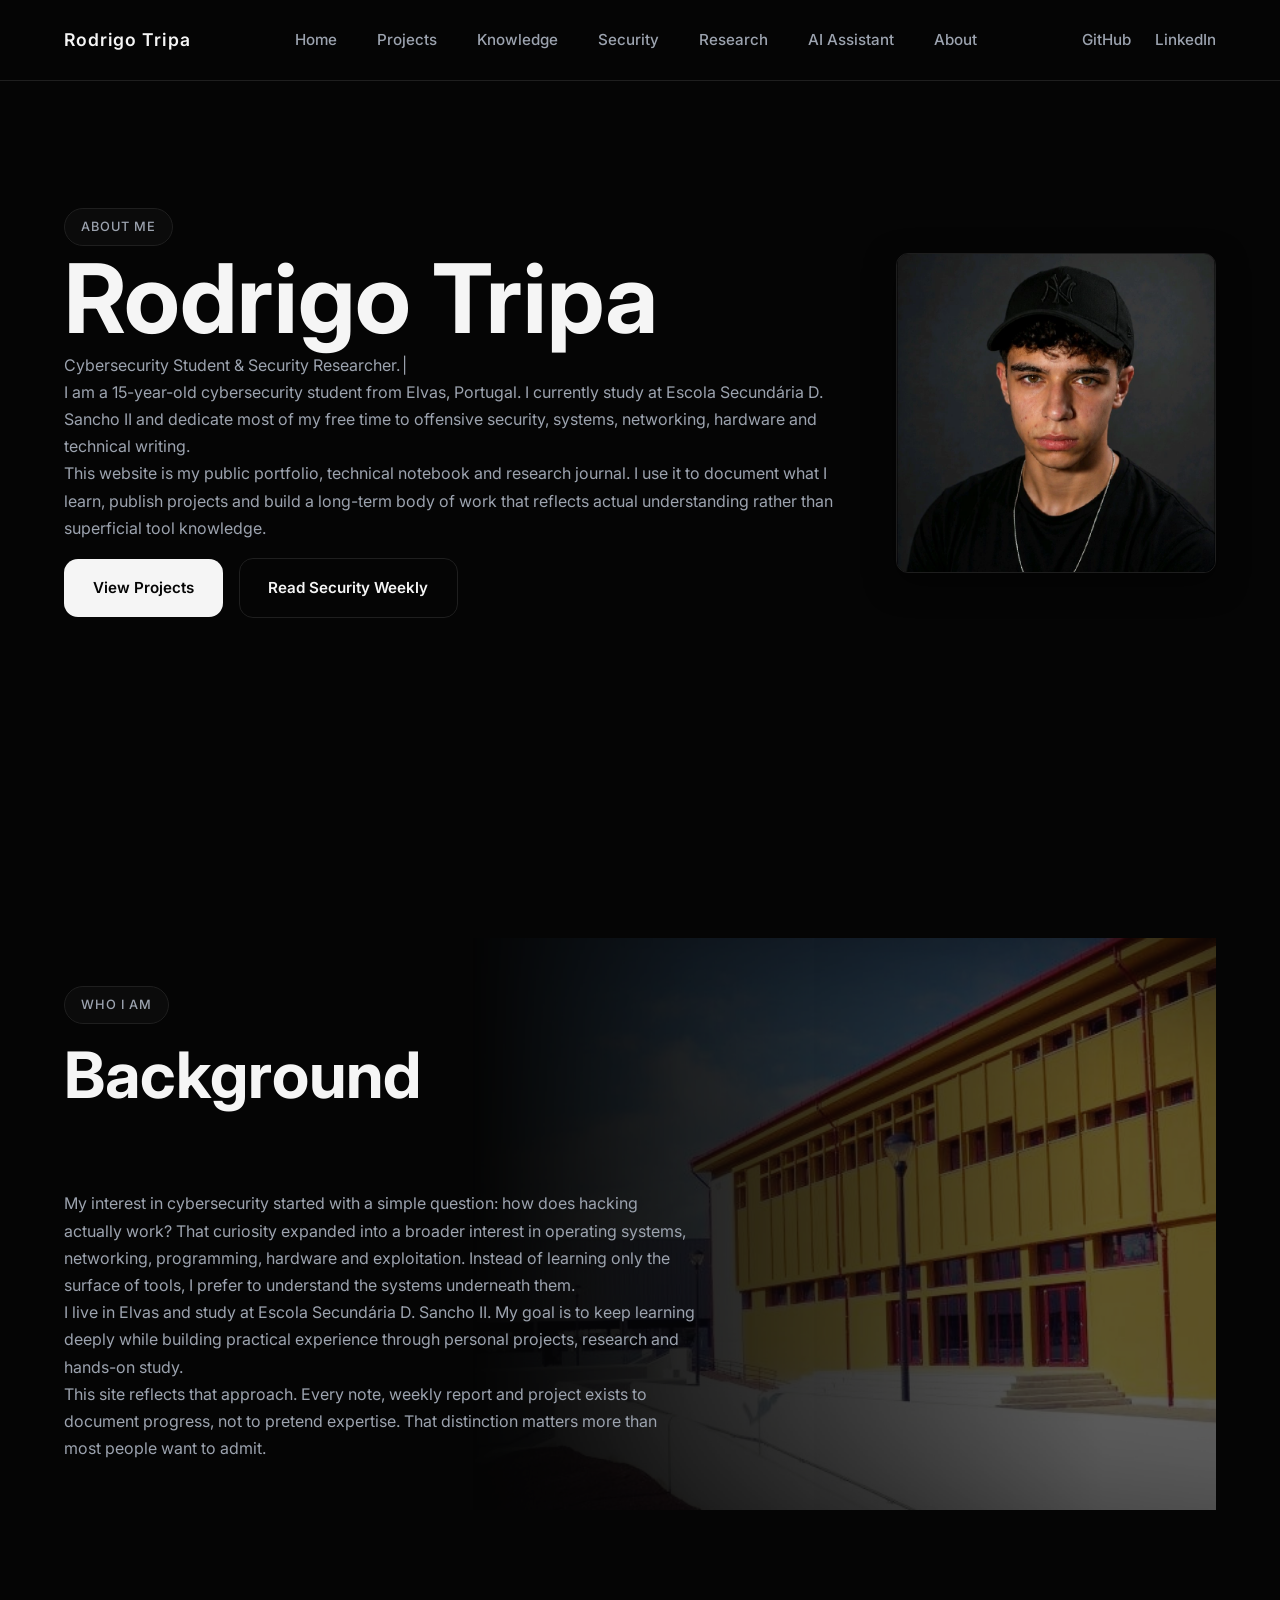
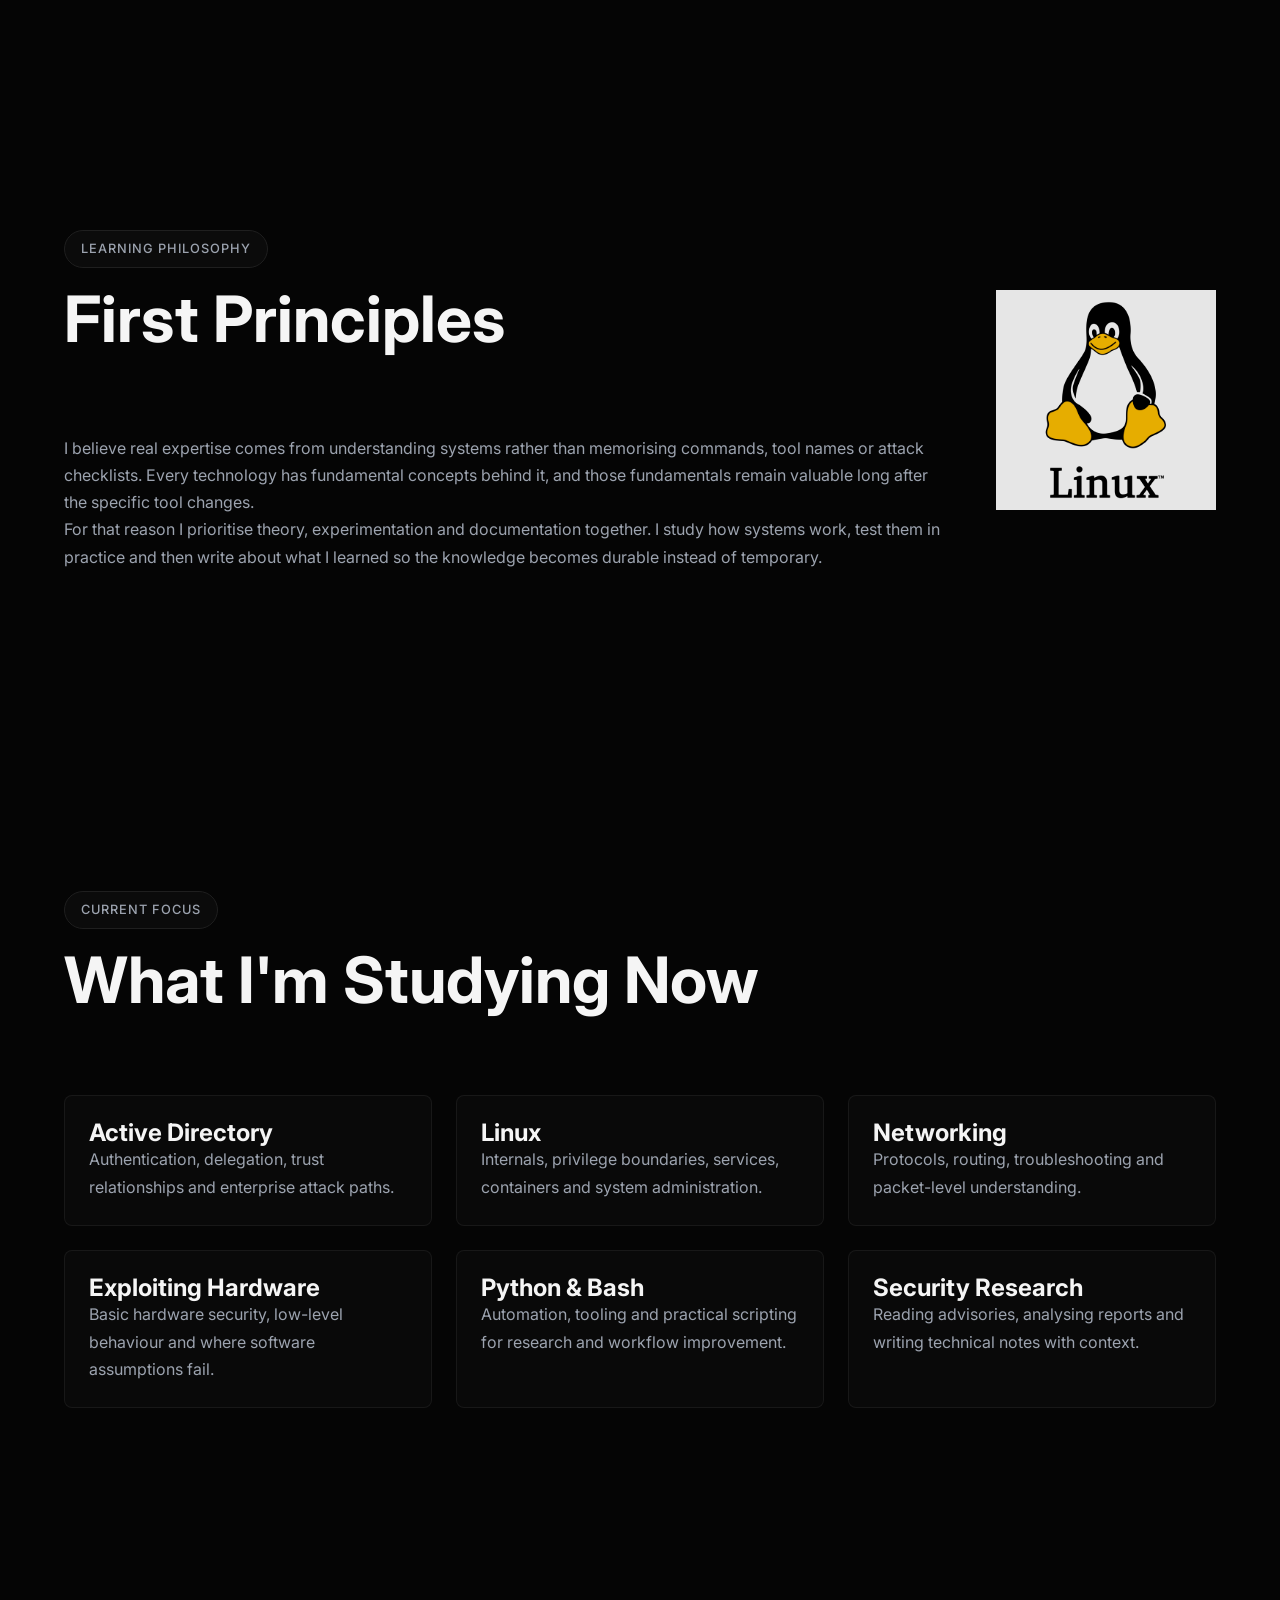
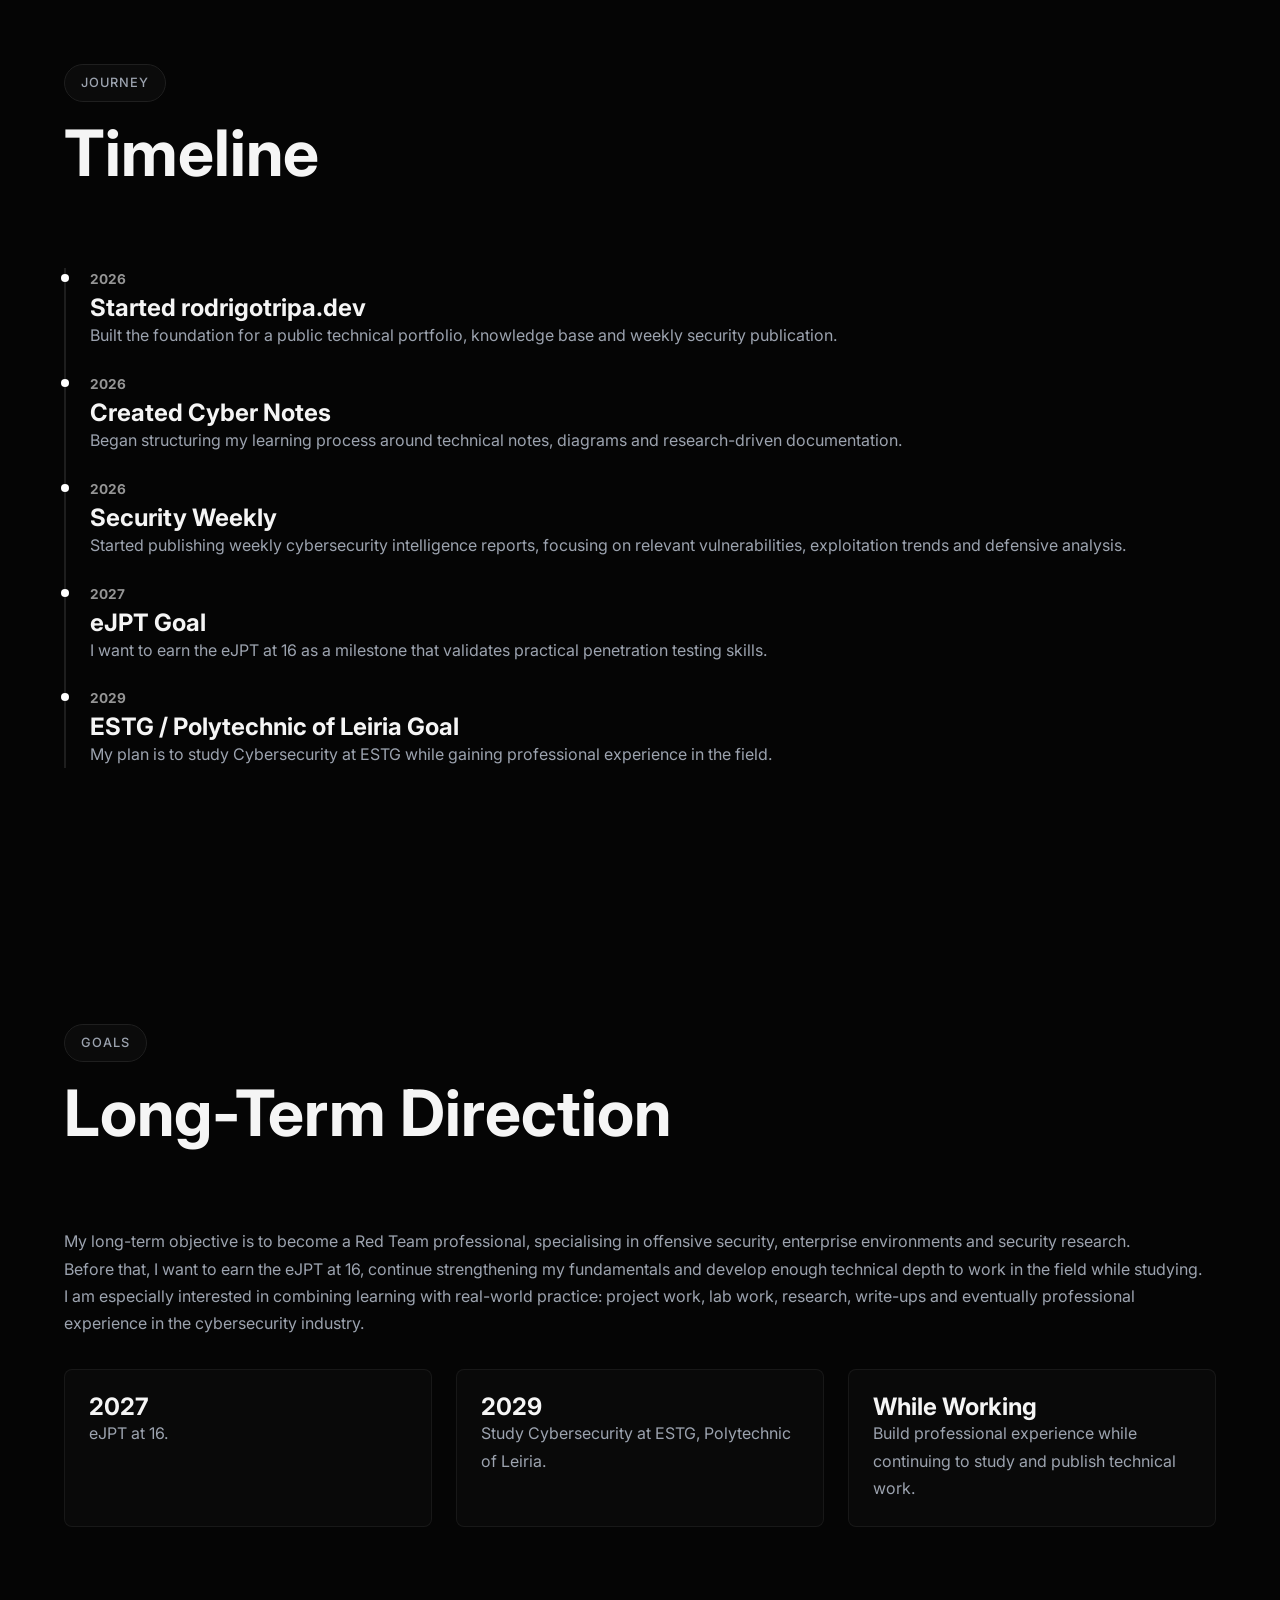
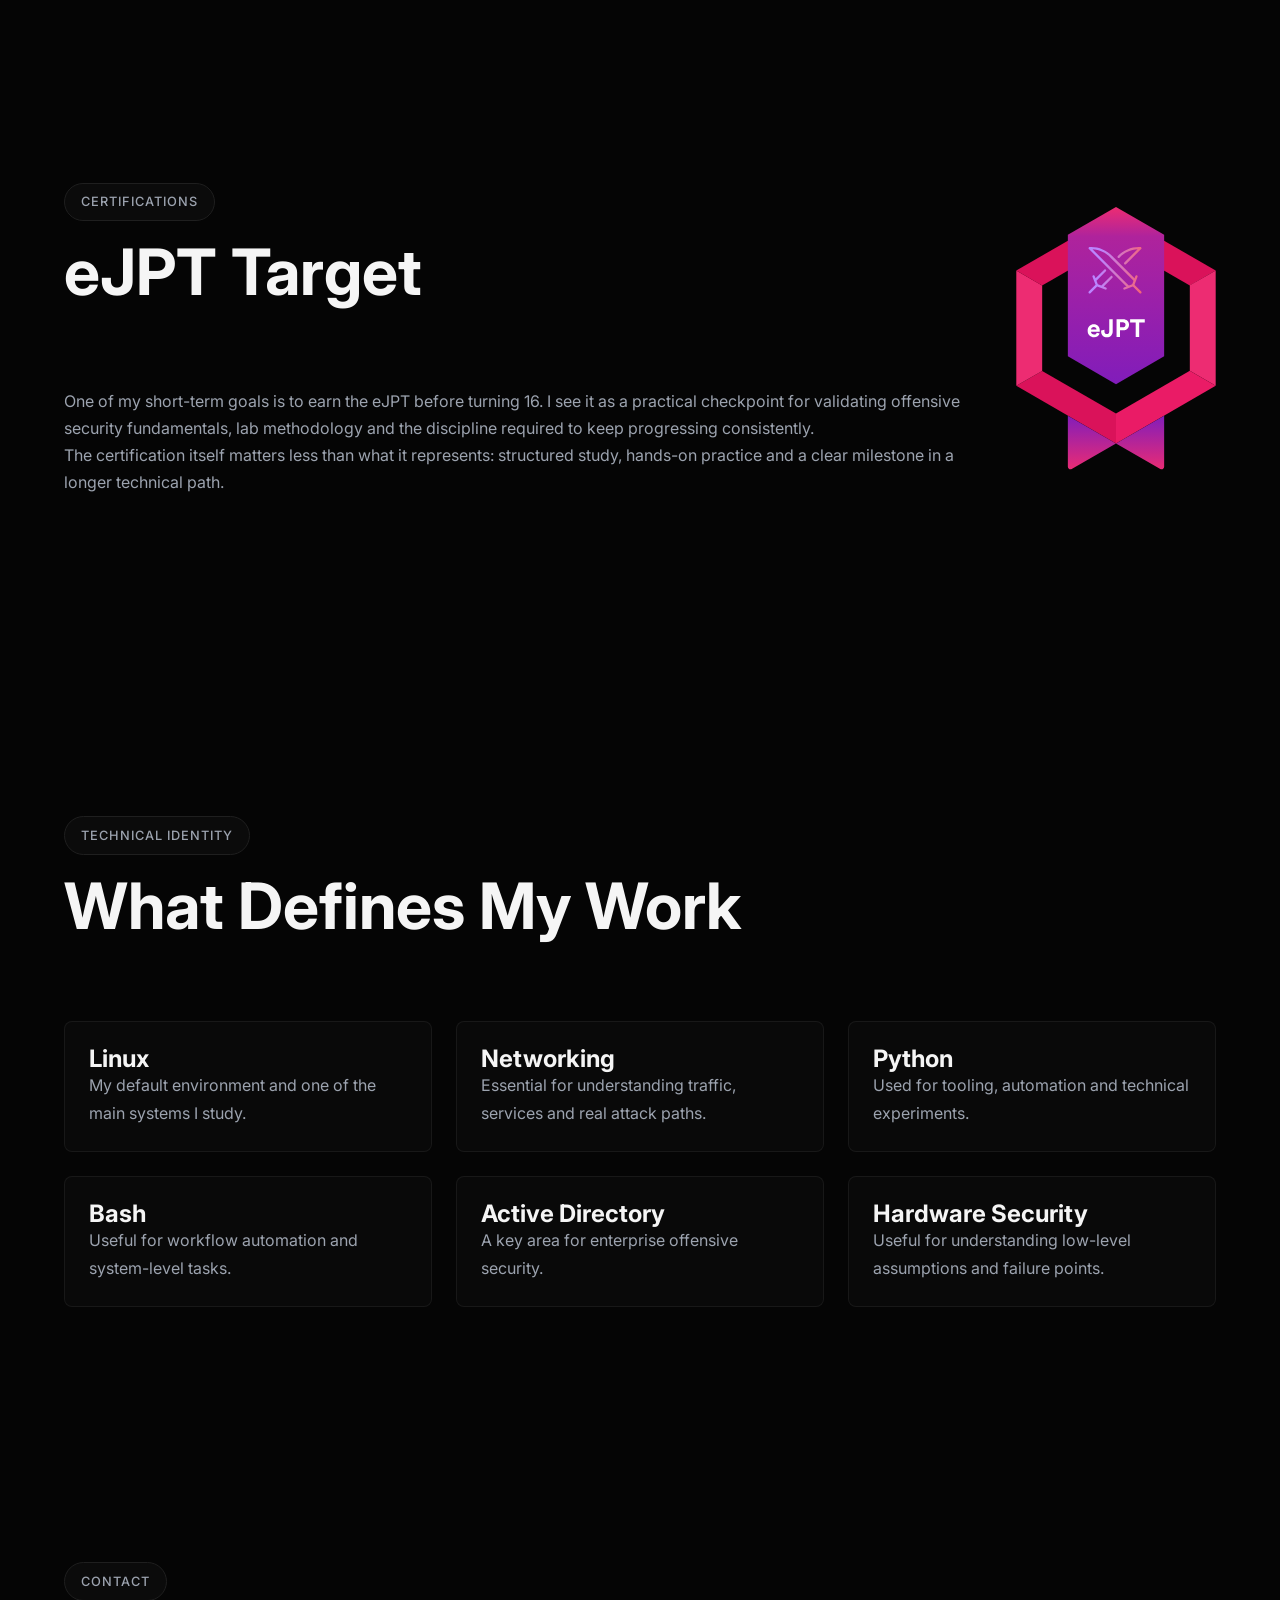
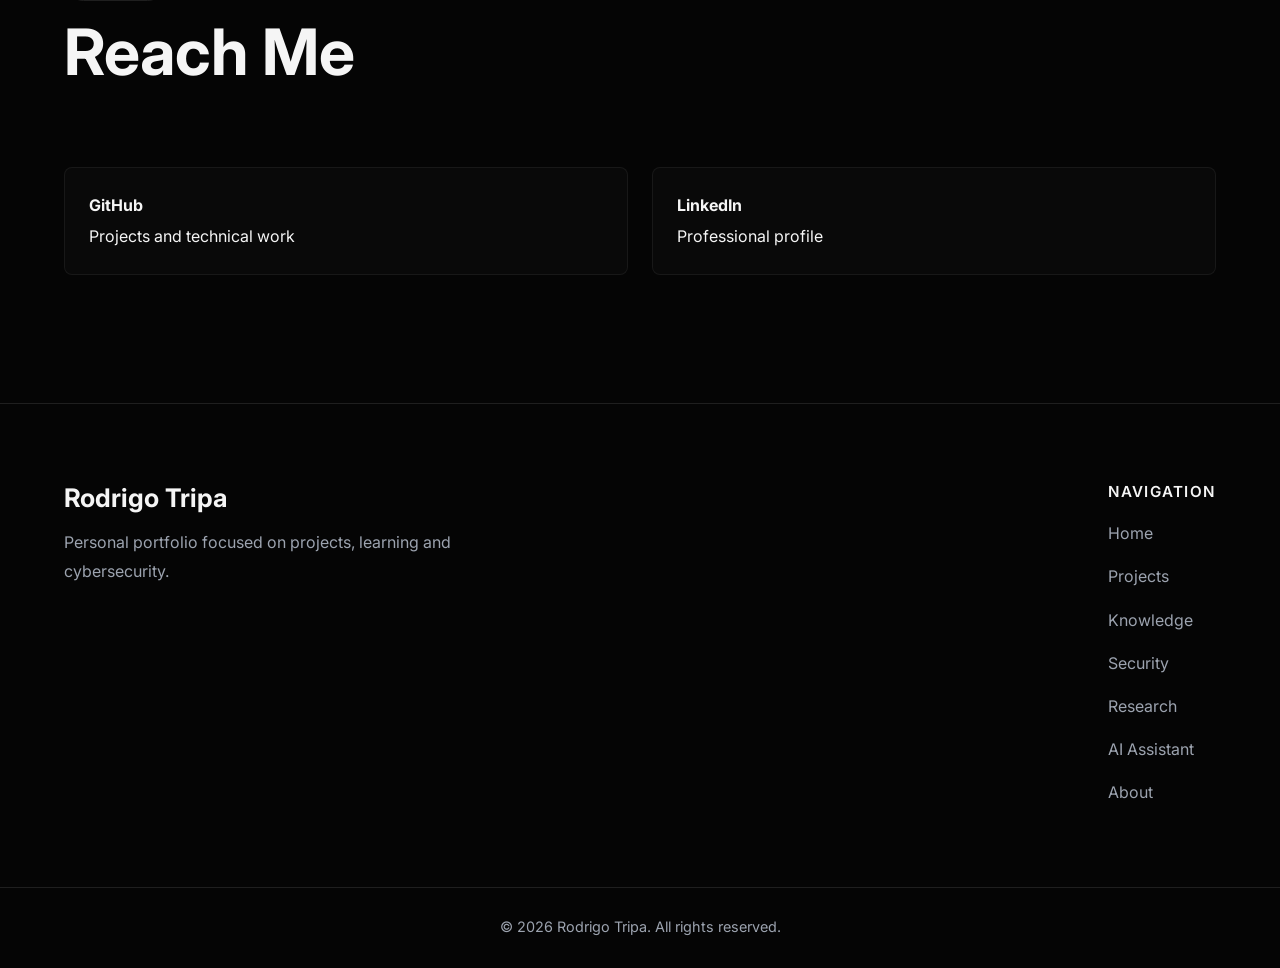
==== commit b4fb2e64: "UPD" ====
--- a/about.html
+++ b/about.html
@@ -54,6 +54,8 @@
                     <li><a href="/projects.html">Projects</a></li>
                     <li><a href="/knowledge.html">Knowledge</a></li>
                     <li><a href="/security.html">Security</a></li>
+                    <li><a href="/research.html">Research</a></li>
+                    <li><a href="/ia.html">AI Assistant</a></li>
                     <li><a href="/about.html" class="active">About</a></li>
                 </ul>
             </nav>
@@ -501,6 +503,8 @@
                         <li><a href="/projects.html">Projects</a></li>
                         <li><a href="/knowledge.html">Knowledge</a></li>
                         <li><a href="/security.html">Security</a></li>
+                        <li><a href="/research.html">Research</a></li>
+                        <li><a href="/ia.html">AI Assistant</a></li>
                         <li><a href="/about.html">About</a></li>
                     </ul>
                 </div>
--- a/assets/css/style.css
+++ b/assets/css/style.css
@@ -1921,4 +1921,80 @@
 	.explore-card {
 		padding: 1.5rem;
 	}
-}+}
+/* ==========================================================
+   Correção: Menu Mobile (dropdown ao clicar em ☰)
+   O JS (main.js) já alternava a classe .active na .navbar,
+   mas faltava o CSS para a tornar visível.
+========================================================== */
+
+@keyframes mobileMenuFade {
+    from {
+        opacity: 0;
+        transform: translateY(-8px);
+    }
+    to {
+        opacity: 1;
+        transform: translateY(0);
+    }
+}
+
+@media (max-width: 992px) {
+
+    .navbar.active {
+        display: flex;
+        position: fixed;
+        top: 72px;
+        left: 0;
+        width: 100%;
+        max-height: calc(100vh - 72px);
+        overflow-y: auto;
+        background: var(--background);
+        border-bottom: 1px solid var(--border);
+        flex-direction: column;
+        align-items: stretch;
+        padding: 0.5rem 0;
+        z-index: 999;
+        animation: mobileMenuFade 0.2s ease;
+    }
+
+    .navbar.active .nav-links {
+        flex-direction: column;
+        align-items: stretch;
+        gap: 0;
+        width: 100%;
+    }
+
+    .navbar.active .nav-links li {
+        width: 100%;
+    }
+
+    .navbar.active .nav-links a {
+        display: block;
+        width: 100%;
+        padding: 1rem 6%;
+        border-bottom: 1px solid var(--border);
+        font-size: 1.05rem;
+    }
+
+    .navbar.active .nav-links a::after {
+        display: none;
+    }
+
+    .navbar.active .nav-links a:hover,
+    .navbar.active .nav-links a.active {
+        background: var(--surface);
+        color: var(--text);
+    }
+
+    .menu-toggle.active {
+        background: var(--surface-light);
+        border-color: var(--text-secondary);
+    }
+
+    /* Bloqueia o scroll do body atrás do menu aberto (o JS já faz
+       isto via document.body.style.overflow, isto é só reforço) */
+    body:has(.navbar.active) {
+        overflow: hidden;
+    }
+}
